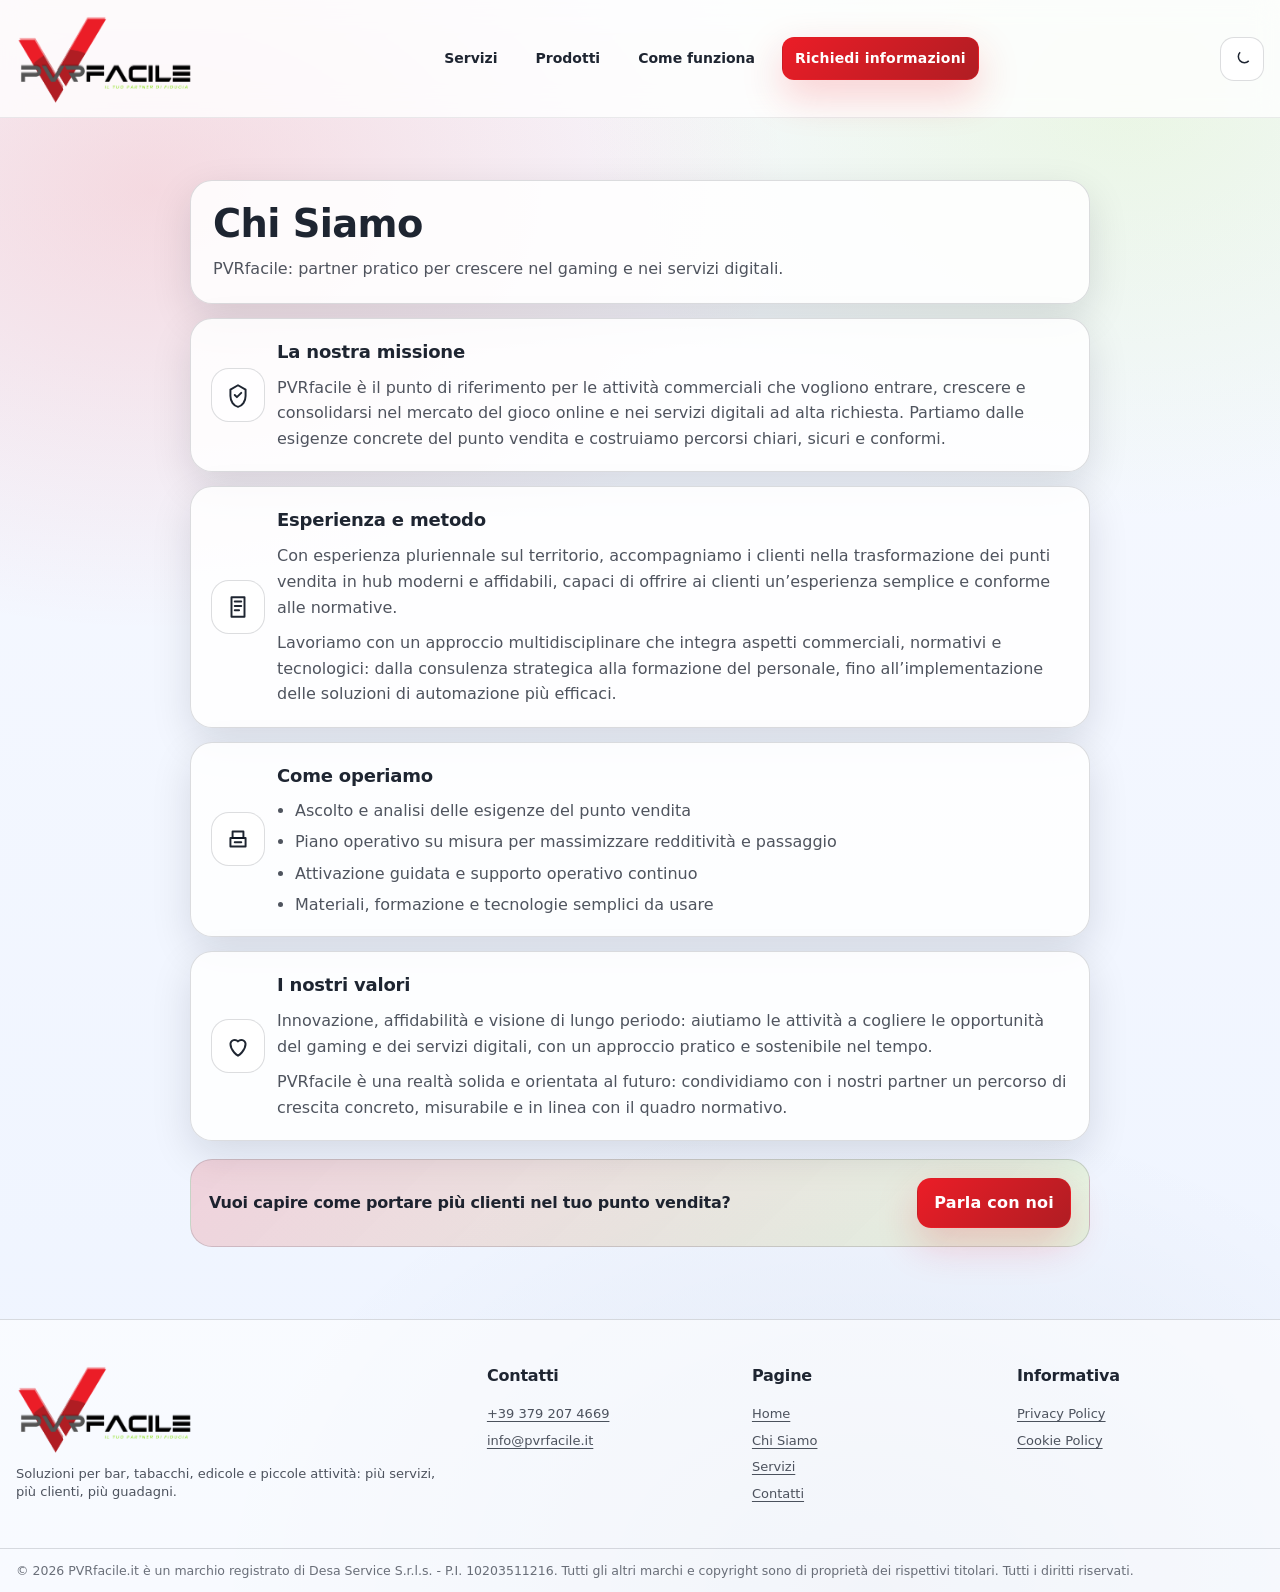
==== chi-siamo.html @ 49b97ed5 "Update navigation, pages, footer, and product slides" ====
<!doctype html>
<html lang="it">
  <head>
    <meta charset="utf-8" />
    <meta name="viewport" content="width=device-width, initial-scale=1" />
    <meta name="theme-color" content="#FFFFFF" />
    <title>PVRfacile — Chi Siamo</title>
    <meta name="description" content="PVRfacile: partner per attività commerciali che vogliono crescere con gaming e servizi digitali, in modo semplice, sicuro e conforme." />
    <link rel="preload" as="image" href="./imgs/logos/pvrfacile-horizontal-red-light-theme-logo.png" />
    <link rel="preload" as="image" href="./imgs/logos/pvrfacile-horizontal-red-dark-theme-logo.png" />
    <link rel="stylesheet" href="./styles.css" />
  </head>
  <body>
    <a class="skip-link" href="#contenuto">Vai al contenuto</a>
    <header class="header">
      <div class="container header__inner">
        <a class="brand" href="./index.html" aria-label="Vai alla home">
          <img
            class="brand__logo"
            src="./imgs/logos/pvrfacile-horizontal-red-light-theme-logo.png"
            alt="PVRFACILE"
            width="176"
            height="44"
          />
        </a>
        <nav class="nav" aria-label="Navigazione">
          <a class="nav__link" href="./servizi.html">Servizi</a>
          <a class="nav__link" href="./index.html#prodotti">Prodotti</a>
          <a class="nav__link" href="./index.html#come-funziona">Come funziona</a>
          <a class="btn btn--sm btn--primary" href="./index.html#contatti">Richiedi informazioni</a>
        </nav>
        <div class="header__actions">
          <button class="theme-toggle" type="button" aria-label="Cambia tema" data-theme-toggle>
            <span class="theme-toggle__icon theme-toggle__icon--moon" aria-hidden="true">
              <svg viewBox="0 0 24 24" fill="none">
                <path
                  d="M21 14.5A7.5 7.5 0 0 1 9.5 3a6.5 6.5 0 1 0 11.5 11.5Z"
                  stroke="currentColor"
                  stroke-width="2"
                  stroke-linecap="round"
                />
              </svg>
            </span>
            <span class="theme-toggle__icon theme-toggle__icon--sun" aria-hidden="true">
              <svg viewBox="0 0 24 24" fill="none">
                <path
                  d="M12 4v2M12 18v2M4 12H2M22 12h-2M5 5l-1.4-1.4M20.4 20.4 19 19M19 5l1.4-1.4M3.6 20.4 5 19"
                  stroke="currentColor"
                  stroke-width="2"
                  stroke-linecap="round"
                />
                <circle cx="12" cy="12" r="4" stroke="currentColor" stroke-width="2" />
              </svg>
            </span>
          </button>
        </div>
      </div>
    </header>

    <main id="contenuto">
      <section class="legal">
        <div class="container legal__container">
          <div class="legal__head">
            <h1 class="legal__title">Chi Siamo</h1>
            <p class="legal__subtitle">PVRfacile: partner pratico per crescere nel gaming e nei servizi digitali.</p>
          </div>

          <section class="legal__section" aria-label="Missione">
            <div class="service">
              <div class="service__icon" aria-hidden="true">
                <svg viewBox="0 0 24 24" fill="none">
                  <path d="M12 3l7 4v6c0 5-3 9-7 10-4-1-7-5-7-10V7l7-4Z" stroke="currentColor" stroke-width="1.8" stroke-linecap="round" stroke-linejoin="round"/>
                  <path d="M9 12l2 2 4-4" stroke="currentColor" stroke-width="1.8" stroke-linecap="round" stroke-linejoin="round"/>
                </svg>
              </div>
              <div>
                <h2 class="legal__h2">La nostra missione</h2>
                <p class="legal__p">
                  PVRfacile è il punto di riferimento per le attività commerciali che vogliono entrare, crescere e
                  consolidarsi nel mercato del gioco online e nei servizi digitali ad alta richiesta. Partiamo dalle
                  esigenze concrete del punto vendita e costruiamo percorsi chiari, sicuri e conformi.
                </p>
              </div>
            </div>
          </section>

          <section class="legal__section" aria-label="Esperienza">
            <div class="service">
              <div class="service__icon" aria-hidden="true">
                <svg viewBox="0 0 24 24" fill="none">
                  <path d="M6 3h12v18H6z" stroke="currentColor" stroke-width="1.8" stroke-linecap="round" stroke-linejoin="round"/>
                  <path d="M9 7h6M9 11h6M9 15h4" stroke="currentColor" stroke-width="1.8" stroke-linecap="round"/>
                </svg>
              </div>
              <div>
                <h2 class="legal__h2">Esperienza e metodo</h2>
                <p class="legal__p">
                  Con esperienza pluriennale sul territorio, accompagniamo i clienti nella trasformazione dei punti vendita
                  in hub moderni e affidabili, capaci di offrire ai clienti un’esperienza semplice e conforme alle normative.
                </p>
                <p class="legal__p">
                  Lavoriamo con un approccio multidisciplinare che integra aspetti commerciali, normativi e tecnologici:
                  dalla consulenza strategica alla formazione del personale, fino all’implementazione delle soluzioni di
                  automazione più efficaci.
                </p>
              </div>
            </div>
          </section>

          <section class="legal__section" aria-label="Come operiamo">
            <div class="service">
              <div class="service__icon" aria-hidden="true">
                <svg viewBox="0 0 24 24" fill="none">
                  <path d="M7 5h10v6H7z" stroke="currentColor" stroke-width="1.8" stroke-linecap="round" stroke-linejoin="round"/>
                  <path d="M5 11h14v8H5z" stroke="currentColor" stroke-width="1.8" stroke-linecap="round" stroke-linejoin="round"/>
                  <path d="M9 15h6" stroke="currentColor" stroke-width="1.8" stroke-linecap="round"/>
                </svg>
              </div>
              <div>
                <h2 class="legal__h2">Come operiamo</h2>
                <ul class="legal__list">
                  <li>Ascolto e analisi delle esigenze del punto vendita</li>
                  <li>Piano operativo su misura per massimizzare redditività e passaggio</li>
                  <li>Attivazione guidata e supporto operativo continuo</li>
                  <li>Materiali, formazione e tecnologie semplici da usare</li>
                </ul>
              </div>
            </div>
          </section>

          <section class="legal__section" aria-label="Valori">
            <div class="service">
              <div class="service__icon" aria-hidden="true">
                <svg viewBox="0 0 24 24" fill="none">
                  <path d="M12 21s7-4.4 7-11a4 4 0 0 0-7-2.2A4 4 0 0 0 5 10c0 6.6 7 11 7 11Z" stroke="currentColor" stroke-width="1.8" stroke-linecap="round" stroke-linejoin="round"/>
                </svg>
              </div>
              <div>
                <h2 class="legal__h2">I nostri valori</h2>
                <p class="legal__p">
                  Innovazione, affidabilità e visione di lungo periodo: aiutiamo le attività a cogliere le opportunità del
                  gaming e dei servizi digitali, con un approccio pratico e sostenibile nel tempo.
                </p>
                <p class="legal__p">
                  PVRfacile è una realtà solida e orientata al futuro: condividiamo con i nostri partner un percorso di
                  crescita concreto, misurabile e in linea con il quadro normativo.
                </p>
              </div>
            </div>
          </section>

          <div class="cta-strip legal__cta" role="region" aria-label="Torna alla landing">
            <div class="cta-strip__text">Vuoi capire come portare più clienti nel tuo punto vendita?</div>
            <a class="btn btn--primary" href="./index.html#contatti">Parla con noi</a>
          </div>
        </div>
      </section>
    </main>

    <footer class="footer" aria-label="Footer">
      <div class="container footer__grid">
        <div class="footer__brand">
          <img
            class="footer__logo"
            src="./imgs/logos/pvrfacile-horizontal-red-light-theme-logo.png"
            alt="PVRFACILE"
            width="176"
            height="44"
          />
          <p class="footer__text">
            Soluzioni per bar, tabacchi, edicole e piccole attività: più servizi, più clienti, più guadagni.
          </p>
        </div>
        <div class="footer__col">
          <div class="footer__title">Contatti</div>
          <a class="footer__link" href="tel:+393792074669">+39 379 207 4669</a>
          <a class="footer__link" href="mailto:info@pvrfacile.it">info@pvrfacile.it</a>
        </div>
        <div class="footer__col" aria-label="Pagine">
          <div class="footer__title">Pagine</div>
          <a class="footer__link" href="./index.html">Home</a>
          <a class="footer__link" href="./chi-siamo.html">Chi Siamo</a>
          <a class="footer__link" href="./servizi.html">Servizi</a>
          <a class="footer__link" href="./index.html#contatti">Contatti</a>
        </div>
        <div class="footer__col" id="privacy">
          <div class="footer__title">Informativa</div>
          <a class="footer__link" href="./privacy.html">Privacy Policy</a>
          <a class="footer__link" href="./cookie.html">Cookie Policy</a>
        </div>
      </div>
      <div class="footer__bottom">
        <div class="container footer__bottom-inner">
          <p class="footer__small">
            © 2026 PVRfacile.it è un marchio registrato di Desa Service S.r.l.s. - P.I. 10203511216. Tutti gli altri
            marchi e copyright sono di proprietà dei rispettivi titolari. Tutti i diritti riservati.
          </p>
        </div>
      </div>
    </footer>

    <script>
      const themeToggle = document.querySelector("[data-theme-toggle]");
      const themeMeta = document.querySelector('meta[name="theme-color"]');
      const setLogoForTheme = (theme) => {
        const logoSrc =
          theme === "dark"
            ? "./imgs/logos/pvrfacile-horizontal-red-dark-theme-logo.png"
            : "./imgs/logos/pvrfacile-horizontal-red-light-theme-logo.png";
        document.querySelectorAll('img[alt="PVRFACILE"]').forEach((img) => {
          img.src = logoSrc;
        });
      };
      const applyTheme = (theme) => {
        document.documentElement.setAttribute("data-theme", theme);
        try {
          localStorage.setItem("theme", theme);
        } catch {}
        themeMeta?.setAttribute("content", theme === "dark" ? "#001B3D" : "#FFFFFF");
        setLogoForTheme(theme);
      };
      const getInitialTheme = () => {
        try {
          const saved = localStorage.getItem("theme");
          if (saved === "dark" || saved === "light") return saved;
        } catch {}
        const prefersDark = window.matchMedia && window.matchMedia("(prefers-color-scheme: dark)").matches;
        return prefersDark ? "dark" : "light";
      };
      applyTheme(getInitialTheme());
      if (themeToggle) {
        themeToggle.addEventListener("click", () => {
          const current = document.documentElement.getAttribute("data-theme") === "dark" ? "dark" : "light";
          applyTheme(current === "dark" ? "light" : "dark");
        });
      }
    </script>
  </body>
</html>
---- styles.css ----
:root {
  --blue-900: #001b3d;
  --red-500: #eb1d27;
  --red-700: #b01d23;
  --green-400: #9eff1f;
  --green-500: #91e326;
  --gray-700: #545454;
  --black: #000000;
  --white: #ffffff;

  --container: 1400px;
  --radius-lg: 18px;
  --radius-md: 14px;
  --radius-sm: 12px;

  --shadow-soft: 0 16px 50px rgba(11, 18, 32, 0.14);
  --shadow-card: 0 14px 40px rgba(11, 18, 32, 0.12);

  --page: #f7f9ff;
  --page-2: #eef4ff;
  --surface: rgba(255, 255, 255, 0.86);
  --surface-2: rgba(255, 255, 255, 0.72);

  --text: rgba(11, 18, 32, 0.92);
  --muted: rgba(11, 18, 32, 0.72);
  --muted-2: rgba(11, 18, 32, 0.6);
  --line: rgba(11, 18, 32, 0.14);
  --card: rgba(0, 27, 61, 0.04);
  --card-2: rgba(0, 27, 61, 0.06);
  --card-3: rgba(0, 27, 61, 0.08);

  --header-bg: rgba(255, 255, 255, 0.78);
  --header-border: rgba(11, 18, 32, 0.08);

  --input-bg: rgba(255, 255, 255, 0.9);
  --input-border: rgba(11, 18, 32, 0.14);

  --error: rgba(176, 29, 35, 0.95);

  --page-bg: radial-gradient(1100px 760px at 12% 12%, rgba(235, 29, 39, 0.14), transparent 58%),
    radial-gradient(980px 760px at 88% 6%, rgba(145, 227, 38, 0.12), transparent 56%),
    radial-gradient(1100px 820px at 68% 100%, rgba(0, 27, 61, 0.06), transparent 60%),
    linear-gradient(180deg, var(--page), var(--page-2));

  --footer-bg: rgba(255, 255, 255, 0.6);

  color-scheme: light;
}

:root[data-theme="dark"] {
  --shadow-soft: 0 16px 50px rgba(0, 0, 0, 0.32);
  --shadow-card: 0 14px 40px rgba(0, 0, 0, 0.26);

  --page: #001b3d;
  --page-2: #001b3d;
  --surface: rgba(255, 255, 255, 0.06);
  --surface-2: rgba(255, 255, 255, 0.04);

  --text: rgba(255, 255, 255, 0.92);
  --muted: rgba(255, 255, 255, 0.72);
  --muted-2: rgba(255, 255, 255, 0.6);
  --line: rgba(255, 255, 255, 0.12);
  --card: rgba(255, 255, 255, 0.06);
  --card-2: rgba(255, 255, 255, 0.08);
  --card-3: rgba(255, 255, 255, 0.1);

  --header-bg: rgba(0, 27, 61, 0.7);
  --header-border: rgba(255, 255, 255, 0.08);

  --input-bg: rgba(0, 0, 0, 0.18);
  --input-border: rgba(255, 255, 255, 0.14);

  --error: rgba(235, 29, 39, 0.92);

  --page-bg: radial-gradient(1200px 800px at 15% 20%, rgba(235, 29, 39, 0.2), transparent 55%),
    radial-gradient(900px 700px at 80% 15%, rgba(145, 227, 38, 0.18), transparent 55%),
    radial-gradient(1200px 900px at 70% 85%, rgba(255, 255, 255, 0.08), transparent 55%), var(--blue-900);

  --footer-bg: rgba(0, 0, 0, 0.18);

  color-scheme: dark;
}

*,
*::before,
*::after {
  box-sizing: border-box;
}

html {
  scroll-behavior: smooth;
}

body {
  margin: 0;
  font-family: ui-sans-serif, system-ui, -apple-system, "Segoe UI", Roboto, Arial, "Apple Color Emoji",
    "Segoe UI Emoji";
  color: var(--text);
  background: var(--page-bg);
  line-height: 1.45;
}

img {
  max-width: 100%;
  height: auto;
  display: block;
}

a {
  color: inherit;
  text-decoration: none;
}

[hidden] {
  display: none !important;
}

.sr-only {
  position: absolute;
  width: 1px;
  height: 1px;
  padding: 0;
  margin: -1px;
  overflow: hidden;
  clip: rect(0, 0, 0, 0);
  white-space: nowrap;
  border: 0;
}

.container {
  width: min(100% - 32px, var(--container));
  margin: 0 auto;
}

.skip-link {
  position: absolute;
  left: 12px;
  top: 12px;
  transform: translateY(-140%);
  background: rgba(0, 0, 0, 0.8);
  color: var(--white);
  padding: 10px 12px;
  border-radius: 10px;
  border: 1px solid rgba(255, 255, 255, 0.18);
  z-index: 1000;
}

.skip-link:focus {
  transform: translateY(0);
  outline: none;
}

.header {
  position: sticky;
  top: 0;
  z-index: 50;
  backdrop-filter: blur(14px);
  background: var(--header-bg);
  border-bottom: 1px solid var(--header-border);
}

.header__inner {
  display: flex;
  align-items: center;
  justify-content: space-between;
  gap: 16px;
  padding: 14px 0;
}

.header__actions {
  display: inline-flex;
  align-items: center;
  gap: 10px;
}

.brand {
  display: inline-flex;
  align-items: center;
  gap: 10px;
}

.brand__logo {
  width: 176px;
  height: auto;
}

.nav {
  display: flex;
  align-items: center;
  gap: 16px;
}

.nav__link {
  font-size: 14px;
  color: var(--text);
  font-weight: 800;
  padding: 10px 10px;
  border-radius: 12px;
  border: 1px solid transparent;
  transition: background 160ms ease, color 160ms ease, border-color 160ms ease, transform 160ms ease;
}

.nav__link:hover {
  background: var(--surface-2);
  color: var(--text);
  border-color: var(--line);
  transform: translateY(-1px);
}

.nav__link:active {
  transform: translateY(0);
}

.nav__link:focus-visible {
  outline: none;
  border-color: rgba(158, 255, 31, 0.45);
  box-shadow: 0 0 0 4px rgba(158, 255, 31, 0.14);
}

.theme-toggle {
  width: 44px;
  height: 44px;
  border-radius: 14px;
  border: 1px solid var(--line);
  background: var(--surface);
  color: var(--text);
  display: inline-flex;
  align-items: center;
  justify-content: center;
  padding: 10px;
  transition: transform 160ms ease, background 160ms ease, border-color 160ms ease;
}

.theme-toggle:hover {
  transform: translateY(-1px);
  background: var(--surface-2);
}

.theme-toggle:active {
  transform: translateY(0);
}

.theme-toggle__icon {
  width: 18px;
  height: 18px;
  display: inline-flex;
}

.theme-toggle__icon svg {
  width: 18px;
  height: 18px;
}

.theme-toggle__icon--sun {
  display: none;
}

:root[data-theme="dark"] .theme-toggle__icon--sun {
  display: inline-flex;
}

:root[data-theme="dark"] .theme-toggle__icon--moon {
  display: none;
}

.nav-toggle {
  display: none;
  width: 44px;
  height: 44px;
  border-radius: 14px;
  border: 1px solid var(--line);
  background: var(--surface);
  color: var(--text);
  align-items: center;
  justify-content: center;
  gap: 5px;
  padding: 10px;
}

.nav-toggle span {
  display: block;
  width: 100%;
  height: 2px;
  background: rgba(11, 18, 32, 0.75);
  border-radius: 99px;
}

.mobile-nav {
  width: min(100% - 24px, var(--container));
  margin: 0 auto 14px auto;
  border: 1px solid var(--line);
  border-radius: 16px;
  background: var(--surface);
  padding: 10px;
  display: grid;
  gap: 6px;
}

.mobile-nav__link {
  padding: 12px 12px;
  border-radius: 14px;
  color: var(--text);
  font-weight: 800;
  border: 1px solid transparent;
  transition: background 160ms ease, color 160ms ease, border-color 160ms ease;
}

.mobile-nav__link:hover {
  background: var(--surface-2);
  color: var(--text);
  border-color: var(--line);
}

.news {
  padding: 10px 0;
  border-bottom: 1px solid var(--line);
  background: var(--surface);
  box-shadow: var(--shadow-soft);
}

.news__inner {
  display: flex;
  align-items: center;
  justify-content: center;
  gap: 10px;
}

.news__dot {
  position: relative;
  width: 12px;
  height: 12px;
  border-radius: 999px;
  background: linear-gradient(135deg, var(--green-400), var(--green-500));
  box-shadow: 0 0 0 4px rgba(145, 227, 38, 0.12);
}

.news__dot::after {
  content: "";
  position: absolute;
  inset: 0;
  border-radius: inherit;
  box-shadow: 0 0 0 0 rgba(145, 227, 38, 0.35);
  animation: pulse 1.6s ease-out infinite;
}

@keyframes pulse {
  0% {
    box-shadow: 0 0 0 0 rgba(145, 227, 38, 0.35);
  }
  100% {
    box-shadow: 0 0 0 16px rgba(145, 227, 38, 0);
  }
}

.news__label {
  font-size: 12px;
  font-weight: 800;
  color: var(--muted);
  padding: 6px 10px;
  border-radius: 999px;
  border: 1px solid var(--line);
  background: var(--card);
}

.news__text {
  font-size: 15px;
  font-weight: 900;
}

.news + .hero {
  padding-top: 0;
}

@media (max-width: 760px) {
  .live-banner + .hero {
    padding-top: 0;
  }
}
.btn {
  display: inline-flex;
  align-items: center;
  justify-content: center;
  gap: 10px;
  padding: 12px 16px;
  border-radius: 14px;
  font-weight: 700;
  letter-spacing: 0.2px;
  border: 1px solid transparent;
  cursor: pointer;
  transition: transform 160ms ease, box-shadow 160ms ease, background 160ms ease, border-color 160ms ease;
  user-select: none;
  text-align: center;
}

.btn:hover {
  transform: translateY(-1px);
}

.btn:active {
  transform: translateY(0);
}

.btn--primary {
  background: linear-gradient(135deg, var(--red-500), var(--red-700));
  border-color: rgba(235, 29, 39, 0.35);
  box-shadow: 0 16px 40px rgba(235, 29, 39, 0.22);
  color: var(--white);
}

.btn--primary:hover {
  box-shadow: 0 20px 52px rgba(235, 29, 39, 0.3);
}

.btn--ghost {
  background: var(--surface);
  border-color: var(--line);
  color: var(--text);
}

.btn--ghost:hover {
  background: var(--surface-2);
}

.btn--sm {
  padding: 10px 12px;
  border-radius: 12px;
  font-size: 14px;
}

.btn--block {
  width: 100%;
}

.cookie-banner {
  position: fixed;
  left: 16px;
  right: 16px;
  bottom: 16px;
  z-index: 80;
  margin: 0 auto;
  max-width: 1040px;
  border-radius: 18px;
  border: 1px solid var(--line);
  background: color-mix(in srgb, var(--surface) 86%, transparent);
  box-shadow: var(--shadow-soft);
  backdrop-filter: blur(14px);
}

.cookie-banner__inner {
  padding: 14px;
  display: grid;
  grid-template-columns: 1fr auto;
  gap: 12px;
  align-items: center;
}

.cookie-banner__title {
  font-weight: 900;
  letter-spacing: -0.2px;
}

.cookie-banner__text {
  margin-top: 6px;
  color: var(--muted);
  font-size: 13px;
  line-height: 1.5;
}

.cookie-banner__actions {
  display: inline-flex;
  gap: 10px;
  flex-wrap: wrap;
  justify-content: flex-end;
}

.cookie-banner__link {
  color: var(--muted);
  font-weight: 800;
  font-size: 13px;
  text-decoration: underline;
  text-underline-offset: 3px;
  white-space: nowrap;
}

.cookie-banner__actions .cookie-banner__link {
  align-self: center;
}

@media (max-width: 760px) {
  .cookie-banner__inner {
    grid-template-columns: 1fr;
  }
  .cookie-banner__actions {
    justify-content: flex-start;
  }
}

.link {
  color: rgba(158, 255, 31, 0.9);
  text-decoration: underline;
  text-underline-offset: 3px;
}

.whatsapp-fab {
  position: fixed;
  right: 16px;
  bottom: 16px;
  width: 56px;
  height: 56px;
  border-radius: 999px;
  background: linear-gradient(135deg, var(--green-400), var(--green-500));
  color: var(--white);
  display: inline-flex;
  align-items: center;
  justify-content: center;
  box-shadow: 0 16px 40px rgba(145, 227, 38, 0.3);
  z-index: 90;
  border: 1px solid rgba(145, 227, 38, 0.35);
  transition: transform 160ms ease, box-shadow 160ms ease, opacity 160ms ease;
}

.whatsapp-fab:hover {
  transform: translateY(-2px);
  box-shadow: 0 20px 52px rgba(145, 227, 38, 0.38);
}

.whatsapp-fab:active {
  transform: translateY(0);
}

.whatsapp-fab svg {
  width: 30px;
  height: 30px;
  transform-origin: center;
  animation: heartbeat 1.6s ease-in-out infinite;
}

@keyframes heartbeat {
  0% {
    transform: scale(1);
  }
  18% {
    transform: scale(1.18);
  }
  36% {
    transform: scale(1);
  }
  54% {
    transform: scale(1.18);
  }
  100% {
    transform: scale(1);
  }
}

.whatsapp-fab::after {
  content: "";
  position: absolute;
  inset: 0;
  border-radius: inherit;
  box-shadow: 0 0 0 0 rgba(145, 227, 38, 0.35);
  animation: heartbeat-ring 1.6s ease-out infinite;
}

@keyframes heartbeat-ring {
  0% {
    box-shadow: 0 0 0 0 rgba(145, 227, 38, 0.35);
  }
  100% {
    box-shadow: 0 0 0 14px rgba(145, 227, 38, 0);
  }
}

@media (max-width: 760px) {
  .whatsapp-fab {
    right: 14px;
    bottom: 14px;
    width: 52px;
    height: 52px;
  }
  .whatsapp-fab svg {
    width: 26px;
    height: 26px;
  }
}
.hero {
  position: relative;
  padding: 74px 0 34px 0;
  overflow: hidden;
}

.hero__grid {
  display: grid;
  grid-template-columns: 1.12fr 0.88fr;
  gap: 42px;
  align-items: center;
}

.hero__copy {
  max-width: 620px;
}

.pill {
  display: inline-flex;
  align-items: center;
  gap: 10px;
  padding: 8px 12px;
  border-radius: 999px;
  background: var(--surface);
  border: 1px solid var(--line);
  color: var(--muted);
  font-size: 13px;
}

.pill--logos {
  padding: 15px 18px;
  border-radius: 14px;
  position: relative;
  overflow: hidden;
  background: linear-gradient(135deg, rgba(255, 255, 255, 0.92), rgba(255, 255, 255, 0.78));
  border-color: rgba(11, 18, 32, 0.12);
}

.pill__logos {
  display: inline-flex;
  align-items: center;
  gap: 21px;
  position: relative;
  z-index: 1;
}

.pill__logo {
  height: 28px;
  width: auto;
  display: block;
  opacity: 0.95;
}

.pill--logos::before {
  content: "";
  position: absolute;
  inset: -8px;
  background:
    radial-gradient(320px 160px at 18% 50%, rgba(145, 227, 38, 0.18), transparent 60%),
    radial-gradient(280px 140px at 82% 50%, rgba(235, 29, 39, 0.22), transparent 60%);
  filter: blur(10px);
  opacity: 0.55;
  z-index: 0;
  pointer-events: none;
}

.pill__logo--gioca {
  height: 25px;
}

.pill__logo--dark {
  display: none;
}

:root[data-theme="dark"] .pill__logo--dark {
  display: block;
}

:root[data-theme="dark"] .pill__logo--light {
  display: none;
}

:root[data-theme="dark"] .pill__logo--mono {
  filter: none;
  opacity: 0.95;
}

.pill__dot {
  width: 8px;
  height: 8px;
  border-radius: 50%;
  background: linear-gradient(135deg, var(--green-400), var(--green-500));
  box-shadow: 0 0 0 4px rgba(145, 227, 38, 0.12);
}

.hero__title {
  font-size: clamp(36px, 3.4vw, 52px);
  line-height: 1.04;
  margin: 16px 0 14px 0;
  letter-spacing: -0.8px;
}

.hero__subtitle {
  margin: 0 0 18px 0;
  color: var(--muted);
  font-size: 16.5px;
}

.hero__cta {
  display: flex;
  gap: 12px;
  flex-wrap: wrap;
  margin: 18px 0 12px 0;
}

.hero__checks {
  display: grid;
  gap: 10px;
  padding: 0;
  margin: 18px 0 0 0;
  list-style: none;
  color: var(--muted);
}

.hero__checks li {
  position: relative;
  padding-left: 28px;
}

.hero__checks li::before {
  content: "";
  position: absolute;
  left: 0;
  top: 3px;
  width: 18px;
  height: 18px;
  border-radius: 6px;
  background: rgba(158, 255, 31, 0.14);
  border: 1px solid rgba(158, 255, 31, 0.22);
}

.hero__checks li::after {
  content: "";
  position: absolute;
  left: 6px;
  top: 8px;
  width: 8px;
  height: 4px;
  border-left: 2px solid rgba(158, 255, 31, 0.95);
  border-bottom: 2px solid rgba(158, 255, 31, 0.95);
  transform: rotate(-45deg);
}

.trust-line {
  margin-top: 22px;
  padding-top: 18px;
  border-top: 1px solid var(--line);
  display: flex;
  gap: 16px;
  align-items: flex-start;
  justify-content: space-between;
  flex-wrap: wrap;
}

.trust-line__stat {
  display: grid;
  gap: 2px;
}

.trust-line__num {
  font-weight: 900;
  letter-spacing: -0.2px;
  font-size: 18px;
}

.trust-line__label {
  color: var(--muted-2);
  font-size: 13px;
}

.trust-line__badges {
  display: flex;
  gap: 8px;
  flex-wrap: wrap;
  justify-content: flex-end;
}

.badge {
  font-size: 12px;
  padding: 8px 10px;
  border-radius: 999px;
  background: var(--surface);
  border: 1px solid var(--line);
  color: var(--muted);
}

.hero__visual {
  position: relative;
  display: grid;
  place-items: center;
  min-height: 520px;
}

.glow {
  position: absolute;
  inset: -100px -100px -140px -100px;
  background: radial-gradient(520px 360px at 55% 40%, rgba(235, 29, 39, 0.22), transparent 60%),
    radial-gradient(520px 360px at 35% 55%, rgba(158, 255, 31, 0.18), transparent 60%);
  filter: blur(10px);
  opacity: 0.9;
  pointer-events: none;
}

.mockup {
  position: relative;
  width: min(1080px, 100%);
  border-radius: 14px;
  border: 1px solid var(--line);
  background: linear-gradient(180deg, rgba(255, 255, 255, 0.12), rgba(255, 255, 255, 0.06));
  box-shadow: var(--shadow-soft);
  overflow: hidden;
  transform: translateZ(0);
  animation: float 4.4s ease-in-out infinite;
}

@keyframes float {
  0%,
  100% {
    transform: translateY(0);
  }
  50% {
    transform: translateY(-10px);
  }
}

@media (prefers-reduced-motion: reduce) {
  .mockup {
    animation: none;
  }
}

.mockup__top {
  display: flex;
  align-items: center;
  justify-content: space-between;
  padding: 14px 16px;
  background: rgba(0, 0, 0, 0.22);
  border-bottom: 1px solid var(--line);
}

.mockup__dots {
  display: inline-flex;
  gap: 6px;
}

.mockup__dots span {
  width: 10px;
  height: 10px;
  border-radius: 999px;
  background: var(--line);
}

.mockup__title {
  font-size: 13px;
  color: var(--muted-2);
}

.mockup__body {
  padding: 16px;
}

.mockup__media {
  position: relative;
  border-radius: 14px;
  overflow: hidden;
  border: 1px solid var(--line);
  background: var(--card);
}

.mockup__controls {
  margin-top: 12px;
  display: flex;
  justify-content: center;
  gap: 10px;
}

.mockup__img {
  display: block;
  width: 100%;
  height: auto;
  aspect-ratio: 16/15;
  object-fit: contain;
  background: rgba(255, 255, 255, 0.6);
  transition: opacity 220ms ease;
}

.mockup__img.is-fading {
  opacity: 0;
}

.mockup__arrow {
  width: 44px;
  height: 44px;
  border-radius: 14px;
  border: 1px solid var(--line);
  background: color-mix(in srgb, var(--surface) 84%, transparent);
  color: var(--text);
  display: inline-flex;
  align-items: center;
  justify-content: center;
  box-shadow: 0 14px 34px rgba(0, 0, 0, 0.14);
  backdrop-filter: blur(10px);
  transition: transform 160ms ease, background 160ms ease, opacity 160ms ease;
  cursor: pointer;
  z-index: 2;
}

.mockup__arrow:hover {
  transform: scale(1.04);
  background: color-mix(in srgb, var(--surface) 92%, transparent);
}

.mockup__arrow:active {
  transform: scale(0.98);
}

.mockup__arrow:disabled {
  opacity: 0.45;
  cursor: default;
}

.mockup__arrow svg {
  width: 18px;
  height: 18px;
}

.mockup__arrow--prev,
.mockup__arrow--next {
  position: static;
}

.mockup__kpi {
  display: grid;
  grid-template-columns: 1fr 1fr;
  gap: 12px;
}

.kpi {
  padding: 14px 14px;
  border-radius: 16px;
  border: 1px solid var(--line);
  background: var(--surface-2);
}

.kpi__label {
  color: var(--muted-2);
  font-size: 12px;
}

.kpi__value {
  font-size: 26px;
  font-weight: 900;
  margin-top: 6px;
  letter-spacing: -0.4px;
}

.kpi--green .kpi__value {
  color: rgba(158, 255, 31, 0.96);
}

.kpi--red .kpi__value {
  color: rgba(235, 29, 39, 0.96);
}

.mockup__cards {
  margin-top: 12px;
  display: grid;
  grid-template-columns: 1fr 1fr;
  gap: 10px;
}

.mini-card {
  display: flex;
  align-items: center;
  gap: 10px;
  padding: 12px 12px;
  border-radius: 16px;
  border: 1px solid var(--line);
  background: var(--surface-2);
}

.mini-card__icon {
  width: 34px;
  height: 34px;
  border-radius: 14px;
  background: var(--card);
  border: 1px solid var(--line);
  display: grid;
  place-items: center;
  color: var(--text);
}

.mini-card__icon svg {
  width: 20px;
  height: 20px;
}

.mini-card__title {
  font-weight: 800;
  font-size: 13px;
}

.mini-card__sub {
  font-size: 12px;
  color: var(--muted-2);
  margin-top: 2px;
}

.mockup__list {
  margin-top: 14px;
  display: flex;
  flex-wrap: wrap;
  gap: 8px;
}

.chip {
  padding: 9px 10px;
  border-radius: 999px;
  border: 1px solid var(--line);
  background: var(--card);
  font-size: 12px;
  color: var(--muted);
}

.hero__wave {
  position: absolute;
  inset: auto 0 0 0;
  height: 80px;
  background: linear-gradient(180deg, transparent, rgba(11, 18, 32, 0.08));
  pointer-events: none;
}

.section {
  padding: 74px 0;
}

.section--alt {
  background: rgba(0, 27, 61, 0.03);
  border-top: 1px solid var(--line);
  border-bottom: 1px solid var(--line);
}

.section__head {
  max-width: 780px;
}

.section__title {
  margin: 0;
  font-size: clamp(26px, 2.4vw, 38px);
  line-height: 1.12;
  letter-spacing: -0.5px;
}

.section__subtitle {
  margin: 10px 0 0 0;
  color: var(--muted);
  font-size: 16px;
}

.section--carousel {
  padding-bottom: 58px;
}

.carousel {
  margin-top: 22px;
}

.carousel__viewport {
  overflow-x: auto;
  scroll-snap-type: x mandatory;
  scroll-behavior: smooth;
  -webkit-overflow-scrolling: touch;
  outline: none;
}

.carousel__viewport::-webkit-scrollbar {
  height: 10px;
}

.carousel__viewport::-webkit-scrollbar-track {
  background: transparent;
}

.carousel__viewport::-webkit-scrollbar-thumb {
  background: rgba(11, 18, 32, 0.14);
  border-radius: 999px;
}

:root[data-theme="dark"] .carousel__viewport::-webkit-scrollbar-thumb {
  background: rgba(255, 255, 255, 0.12);
}

.carousel__track {
  display: flex;
}

.carousel__slide {
  min-width: 100%;
  scroll-snap-align: start;
  padding: 10px 0;
}

.carousel__panel {
  border-radius: 22px;
  border: 1px solid var(--line);
  background: linear-gradient(180deg, var(--surface), var(--surface-2));
  box-shadow: var(--shadow-soft);
  padding: 18px;
  display: grid;
  grid-template-columns: 1.15fr 0.85fr;
  gap: 18px;
  align-items: center;
}

.carousel__copy {
  min-width: 0;
}

.carousel__title {
  margin: 12px 0 0 0;
  font-size: clamp(20px, 2vw, 28px);
  letter-spacing: -0.35px;
  line-height: 1.2;
}

.carousel__text {
  margin: 10px 0 0 0;
  color: var(--muted);
  line-height: 1.65;
}

.carousel__checks {
  display: grid;
  gap: 10px;
  padding: 0;
  margin: 14px 0 0 0;
  list-style: none;
  color: var(--muted);
}

.carousel__checks li {
  position: relative;
  padding-left: 28px;
}

.carousel__checks li::before {
  content: "";
  position: absolute;
  left: 0;
  top: 3px;
  width: 18px;
  height: 18px;
  border-radius: 6px;
  background: rgba(158, 255, 31, 0.14);
  border: 1px solid rgba(158, 255, 31, 0.22);
}

.carousel__checks li::after {
  content: "";
  position: absolute;
  left: 6px;
  top: 8px;
  width: 8px;
  height: 4px;
  border-left: 2px solid rgba(158, 255, 31, 0.95);
  border-bottom: 2px solid rgba(158, 255, 31, 0.95);
  transform: rotate(-45deg);
}

.carousel__bullets {
  margin-top: 14px;
  display: flex;
  flex-wrap: wrap;
  gap: 8px;
}

.carousel__bullet {
  padding: 9px 10px;
  border-radius: 999px;
  border: 1px solid var(--line);
  background: var(--card);
  font-size: 12px;
  color: var(--muted);
}

.carousel__media {
  border-radius: 18px;
  border: 1px solid var(--line);
  background: var(--card);
  overflow: hidden;
  display: grid;
  place-items: center;
  padding: 10px;
}

.carousel__img {
  width: 100%;
  height: auto;
  object-fit: contain;
  aspect-ratio: 16/10;
  border-radius: 14px;
}

.carousel__media--stack {
  gap: 10px;
  padding: 16px;
}

.carousel__logo-row {
  width: 100%;
  display: flex;
  align-items: center;
  justify-content: center;
  gap: 16px;
}

.carousel__logo {
  width: 56px;
  height: 56px;
  border-radius: 18px;
  border: 1px solid var(--line);
  background: var(--surface);
  padding: 10px;
  object-fit: contain;
}

.carousel__note {
  color: var(--muted);
  font-size: 13px;
  line-height: 1.6;
  text-align: center;
}

.carousel__controls {
  margin-top: 14px;
  display: grid;
  grid-template-columns: auto 1fr auto;
  gap: 12px;
  align-items: center;
}

.carousel__btn {
  width: 44px;
  height: 44px;
  border-radius: 14px;
  border: 1px solid var(--line);
  background: color-mix(in srgb, var(--surface) 84%, transparent);
  color: var(--text);
  display: inline-flex;
  align-items: center;
  justify-content: center;
  box-shadow: 0 14px 34px rgba(0, 0, 0, 0.14);
  backdrop-filter: blur(10px);
  transition: transform 160ms ease, background 160ms ease, opacity 160ms ease;
  cursor: pointer;
}

.carousel__btn:hover {
  transform: scale(1.04);
  background: color-mix(in srgb, var(--surface) 92%, transparent);
}

.carousel__btn:active {
  transform: scale(0.98);
}

.carousel__btn:disabled {
  opacity: 0.45;
  cursor: default;
}

.carousel__btn svg {
  width: 18px;
  height: 18px;
}

.carousel__dots {
  display: flex;
  justify-content: center;
  gap: 10px;
}

.carousel__dot {
  width: 10px;
  height: 10px;
  border-radius: 999px;
  border: 1px solid var(--line);
  background: var(--surface);
  opacity: 0.7;
  cursor: pointer;
  transition: transform 160ms ease, opacity 160ms ease, background 160ms ease;
}

.carousel__dot.is-active {
  opacity: 1;
  transform: scale(1.15);
  background: linear-gradient(135deg, var(--green-400), var(--green-500));
  border-color: rgba(145, 227, 38, 0.45);
}

.carousel__dot:focus-visible {
  outline: none;
  box-shadow: 0 0 0 4px rgba(158, 255, 31, 0.14);
}

.carousel__viewport:focus-visible {
  box-shadow: 0 0 0 4px rgba(158, 255, 31, 0.14);
  border-radius: 22px;
}

.legal {
  padding: 62px 0 72px 0;
}

.legal__container {
  max-width: 900px;
}

.legal__head {
  padding: 22px;
  border-radius: 22px;
  border: 1px solid var(--line);
  background: var(--surface);
  box-shadow: var(--shadow-card);
}

.legal__title {
  margin: 0;
  font-size: clamp(30px, 3vw, 44px);
  line-height: 1.1;
  letter-spacing: -0.6px;
}

.legal__subtitle {
  margin: 12px 0 0 0;
  color: var(--muted);
}

.legal__section {
  margin-top: 14px;
  padding: 20px;
  border-radius: 22px;
  border: 1px solid var(--line);
  background: var(--surface);
  box-shadow: var(--shadow-card);
}

.service {
  display: grid;
  grid-template-columns: auto 1fr;
  gap: 12px;
  align-items: center;
}

.service__icon {
  width: 54px;
  height: 54px;
  border-radius: 18px;
  border: 1px solid var(--line);
  background: var(--surface-2);
  display: grid;
  place-items: center;
}

.service__icon svg {
  width: 26px;
  height: 26px;
}

.legal__h2 {
  margin: 0;
  font-size: 18px;
  letter-spacing: -0.2px;
}

.legal__p {
  margin: 10px 0 0 0;
  color: var(--muted);
  line-height: 1.6;
}

.legal__list {
  margin: 10px 0 0 0;
  padding-left: 18px;
  color: var(--muted);
  display: grid;
  gap: 8px;
}

.legal__cta {
  margin-top: 16px;
}

.grid-4 {
  margin-top: 24px;
  display: grid;
  grid-template-columns: repeat(4, 1fr);
  gap: 14px;
}

.grid-3 {
  margin-top: 24px;
  display: grid;
  grid-template-columns: repeat(3, 1fr);
  gap: 14px;
}

.grid-2 {
  margin-top: 24px;
  display: grid;
  grid-template-columns: repeat(2, 1fr);
  gap: 14px;
}

.card {
  padding: 18px 18px;
  border-radius: var(--radius-lg);
  background: var(--surface);
  border: 1px solid var(--line);
  box-shadow: var(--shadow-card);
  min-height: 230px;
  display: grid;
  align-content: start;
  gap: 10px;
}

.card__icon {
  width: 44px;
  height: 44px;
  border-radius: 16px;
  display: grid;
  place-items: center;
  border: 1px solid var(--line);
}

.card__icon svg {
  width: 22px;
  height: 22px;
}

.card__icon--red {
  background: rgba(235, 29, 39, 0.12);
  color: rgba(235, 29, 39, 0.95);
}

.card__icon--green {
  background: rgba(158, 255, 31, 0.12);
  color: rgba(158, 255, 31, 0.95);
}

.card__icon--blue {
  background: var(--card-2);
  color: var(--text);
}

.card__icon--dark {
  background: var(--card-2);
  color: var(--text);
}

.card__title {
  margin: 4px 0 0 0;
  font-size: 17px;
  letter-spacing: -0.2px;
}

.card__text {
  margin: 0;
  color: var(--muted);
  font-size: 14px;
}

.card__cta {
  margin-top: 6px;
  font-weight: 800;
  font-size: 13px;
  color: rgba(158, 255, 31, 0.9);
  text-decoration: underline;
  text-underline-offset: 3px;
  width: fit-content;
}

.partner {
  padding: 20px 20px;
  border-radius: 22px;
  background: var(--surface);
  border: 1px solid var(--line);
  box-shadow: var(--shadow-card);
  display: grid;
  gap: 14px;
}

.partner__top {
  display: flex;
  align-items: center;
  gap: 14px;
}

.partner__mark {
  width: 54px;
  height: 54px;
  border-radius: 18px;
  display: grid;
  place-items: center;
  border: 1px solid var(--line);
  flex: 0 0 auto;
}

.partner__mark svg {
  width: 26px;
  height: 26px;
}

.partner__logo {
  max-width: 100%;
  max-height: 100%;
  width: 44px;
  height: 44px;
  object-fit: contain;
  display: block;
}

.partner__mark--red {
  background: rgba(235, 29, 39, 0.14);
  color: rgba(235, 29, 39, 0.95);
}

.partner__mark--green {
  background: rgba(158, 255, 31, 0.14);
  color: rgba(158, 255, 31, 0.95);
}

.partner__title {
  margin: 0;
  font-size: 20px;
  letter-spacing: -0.25px;
}

.partner__subtitle {
  margin: 6px 0 0 0;
  color: var(--muted);
  font-size: 14px;
}

.partner__list {
  margin: 0;
  padding-left: 18px;
  color: var(--muted);
  display: grid;
  gap: 8px;
}

.partner__cta {
  display: flex;
  gap: 10px;
  flex-wrap: wrap;
}

.pill-row {
  display: flex;
  flex-wrap: wrap;
  gap: 8px;
}

.pill2 {
  font-size: 12px;
  padding: 8px 10px;
  border-radius: 999px;
  border: 1px solid var(--line);
  background: var(--card);
  color: var(--muted);
}

.steps {
  margin: 24px 0 0 0;
  padding: 0;
  list-style: none;
  display: grid;
  gap: 12px;
}

.step {
  display: grid;
  grid-template-columns: 42px 1fr;
  gap: 14px;
  padding: 18px;
  border-radius: 20px;
  border: 1px solid var(--line);
  background: var(--surface);
}

.step__num {
  width: 42px;
  height: 42px;
  border-radius: 16px;
  display: grid;
  place-items: center;
  font-weight: 900;
  background: var(--card);
  border: 1px solid var(--line);
  color: var(--text);
}

.step__title {
  margin: 0;
  font-size: 16px;
}

.step__text {
  margin: 6px 0 0 0;
  color: var(--muted);
  font-size: 14px;
}

.step__cta {
  display: inline-block;
  margin-top: 10px;
  font-weight: 800;
  color: rgba(158, 255, 31, 0.9);
  text-decoration: underline;
  text-underline-offset: 3px;
}

.cta-strip {
  margin-top: 18px;
  border-radius: 22px;
  border: 1px solid var(--line);
  background: linear-gradient(135deg, rgba(235, 29, 39, 0.16), rgba(158, 255, 31, 0.12));
  padding: 18px;
  display: flex;
  align-items: center;
  justify-content: space-between;
  gap: 14px;
  flex-wrap: wrap;
}

.cta-strip__text {
  font-weight: 900;
  letter-spacing: -0.2px;
}

.cta-strip__hint {
  display: inline-block;
  margin-left: 6px;
  font-weight: 600;
  color: var(--muted);
}

.quote {
  margin: 0;
  padding: 18px;
  border-radius: 22px;
  border: 1px solid var(--line);
  background: var(--surface);
  box-shadow: var(--shadow-card);
  display: grid;
  gap: 14px;
}

.quote__text {
  margin: 0;
  color: var(--muted);
  font-size: 14px;
}

.quote__who {
  display: grid;
  gap: 2px;
}

.quote__name {
  font-weight: 900;
  font-size: 13px;
}

.quote__meta {
  font-size: 12px;
  color: var(--muted-2);
}

.contact {
  display: grid;
  grid-template-columns: 1fr 1fr;
  gap: 16px;
  align-items: stretch;
}

.contact__copy {
  padding: 24px;
  border-radius: 24px;
  border: 1px solid var(--line);
  background: var(--surface);
}

.contact__points {
  list-style: none;
  padding: 0;
  margin: 18px 0 0 0;
  display: grid;
  gap: 10px;
  color: var(--muted);
  font-size: 14px;
}

.contact__points li {
  position: relative;
  padding-left: 28px;
}

.contact__points li::before {
  content: "";
  position: absolute;
  left: 0;
  top: 2px;
  width: 18px;
  height: 18px;
  border-radius: 6px;
  background: rgba(235, 29, 39, 0.12);
  border: 1px solid rgba(235, 29, 39, 0.22);
}

.contact__points li::after {
  content: "";
  position: absolute;
  left: 6px;
  top: 7px;
  width: 8px;
  height: 4px;
  border-left: 2px solid rgba(235, 29, 39, 0.92);
  border-bottom: 2px solid rgba(235, 29, 39, 0.92);
  transform: rotate(-45deg);
}

.contact__mini {
  margin-top: 18px;
  display: grid;
  grid-template-columns: 1fr 1fr;
  gap: 10px;
}

.mini-trust {
  padding: 14px;
  border-radius: 18px;
  border: 1px solid var(--line);
  background: var(--surface-2);
}

.mini-trust__label {
  color: var(--muted-2);
  font-size: 12px;
}

.mini-trust__value {
  margin-top: 6px;
  font-weight: 900;
  letter-spacing: -0.2px;
}

.contact__form {
  padding: 24px;
  border-radius: 24px;
  border: 1px solid var(--line);
  background: var(--surface);
  box-shadow: var(--shadow-card);
  display: grid;
  gap: 12px;
}

.form {
  display: grid;
  gap: 12px;
}

.form__row {
  display: grid;
  grid-template-columns: 1fr 1fr;
  gap: 12px;
}

.field {
  display: grid;
  gap: 8px;
}

.field__label {
  font-size: 13px;
  color: var(--muted);
}

.field__input {
  width: 100%;
  padding: 12px 12px;
  border-radius: 14px;
  border: 1px solid var(--input-border);
  background: var(--input-bg);
  color: var(--text);
  outline: none;
  transition: border-color 140ms ease, box-shadow 140ms ease;
}

.field__input:where(select) {
  padding-right: 40px;
  appearance: none;
  background-image: url("data:image/svg+xml,%3Csvg xmlns='http://www.w3.org/2000/svg' width='16' height='16' viewBox='0 0 24 24' fill='none'%3E%3Cpath d='M7 10l5 5 5-5' stroke='%230b1220' stroke-opacity='0.7' stroke-width='2' stroke-linecap='round' stroke-linejoin='round'/%3E%3C/svg%3E");
  background-repeat: no-repeat;
  background-position: right 12px center;
  background-size: 16px;
}

:root[data-theme="dark"] .field__input:where(select) {
  background-image: url("data:image/svg+xml,%3Csvg xmlns='http://www.w3.org/2000/svg' width='16' height='16' viewBox='0 0 24 24' fill='none'%3E%3Cpath d='M7 10l5 5 5-5' stroke='%23ffffff' stroke-opacity='0.8' stroke-width='2' stroke-linecap='round' stroke-linejoin='round'/%3E%3C/svg%3E");
}

:root[data-theme="dark"] .field__input:where(select),
:root[data-theme="dark"] .field__input:where(select) option {
  background-color: var(--blue-900);
  color: rgba(255, 255, 255, 0.92);
}

.field__input:where(select):required:invalid {
  color: var(--muted-2);
}

.field__input:focus {
  border-color: rgba(158, 255, 31, 0.45);
  box-shadow: 0 0 0 4px rgba(158, 255, 31, 0.14);
}

.field--checkbox {
  grid-template-columns: 18px 1fr;
  align-items: start;
}

.field__checkbox {
  width: 18px;
  height: 18px;
  margin-top: 2px;
  accent-color: var(--green-500);
}

.field__error {
  min-height: 16px;
  font-size: 12px;
  color: var(--error);
}

.form__fineprint {
  margin: 0;
  font-size: 12px;
  color: var(--muted-2);
}

.form__result {
  padding: 12px 12px;
  border-radius: 14px;
  border: 1px solid var(--line);
  background: var(--surface-2);
  font-size: 13px;
}

.form__result--success {
  border-color: rgba(158, 255, 31, 0.24);
}

.form__result--error {
  border-color: rgba(235, 29, 39, 0.3);
}

.callout {
  border-radius: 18px;
  border: 1px solid var(--line);
  background: var(--card);
  padding: 14px;
}

.callout__title {
  font-weight: 900;
  letter-spacing: -0.2px;
}

.callout__text {
  margin-top: 6px;
  color: var(--muted);
  font-size: 13px;
}

.footer {
  border-top: 1px solid var(--line);
  background: var(--footer-bg);
}

.footer__grid {
  padding: 44px 0;
  display: grid;
  grid-template-columns: 1.1fr 0.6fr 0.6fr 0.6fr;
  gap: 18px;
}

.footer__logo {
  width: 176px;
  height: auto;
}

.footer__text {
  margin: 12px 0 0 0;
  color: var(--muted);
  font-size: 13px;
  max-width: 420px;
}

.footer__title {
  font-weight: 900;
  letter-spacing: -0.2px;
  margin-bottom: 10px;
}

.footer__col {
  display: grid;
  align-content: start;
  gap: 8px;
}

.footer__link {
  color: var(--muted);
  font-size: 13px;
  text-decoration: underline;
  text-underline-offset: 3px;
  width: fit-content;
}

.footer__social {
  display: flex;
  gap: 10px;
  margin-top: 10px;
}

.social-link {
  width: 42px;
  height: 42px;
  border-radius: 14px;
  border: 1px solid var(--line);
  background: var(--surface);
  color: var(--text);
  display: inline-flex;
  align-items: center;
  justify-content: center;
  transition: transform 160ms ease, background 160ms ease;
}

.social-link:hover {
  transform: translateY(-1px);
  background: var(--surface-2);
}

.social-link:active {
  transform: translateY(0);
}

.social-link svg {
  width: 18px;
  height: 18px;
}

.footer__small {
  margin: 0;
  color: var(--muted-2);
  font-size: 12.5px;
  line-height: 1.55;
}

.footer__bottom {
  border-top: 1px solid var(--line);
  padding: 12px 0;
}

.footer__bottom-inner {
  display: flex;
  justify-content: flex-start;
  align-items: center;
  gap: 10px;
  color: var(--muted-2);
  font-size: 12.5px;
}

.footer__link--inline {
  text-decoration: none;
  border: 1px solid var(--line);
  padding: 8px 10px;
  border-radius: 999px;
  background: var(--surface);
}

.reveal {
  opacity: 0;
  transform: translateY(12px);
  transition: opacity 520ms ease, transform 520ms ease;
  will-change: opacity, transform;
}

.reveal.is-visible {
  opacity: 1;
  transform: translateY(0);
}

@media (prefers-reduced-motion: reduce) {
  .reveal {
    opacity: 1;
    transform: none;
    transition: none;
  }
  html {
    scroll-behavior: auto;
  }
}

@media (max-width: 980px) {
  .hero__grid {
    grid-template-columns: 1fr;
  }
  .hero__visual {
    min-height: 380px;
  }
  .carousel__panel {
    grid-template-columns: 1fr;
  }
  .carousel__media {
    order: -1;
  }
  .pill__logos {
    gap: 18px;
  }
  .pill__logo {
    height: 25px;
  }
  .pill__logo--gioca {
    height: 22px;
  }
  .grid-4 {
    grid-template-columns: repeat(2, 1fr);
  }
  .grid-3 {
    grid-template-columns: 1fr;
  }
  .grid-2 {
    grid-template-columns: 1fr;
  }
  .contact {
    grid-template-columns: 1fr;
  }
  .footer__grid {
    grid-template-columns: 1fr;
  }
}

@media (max-width: 760px) {
  .nav {
    display: none;
  }
  .nav-toggle {
    display: inline-flex;
  }
  .hero {
    padding-top: 54px;
  }
  .section {
    padding: 56px 0;
  }
  .form__row {
    grid-template-columns: 1fr;
  }
  .contact__mini {
    grid-template-columns: 1fr;
  }
}
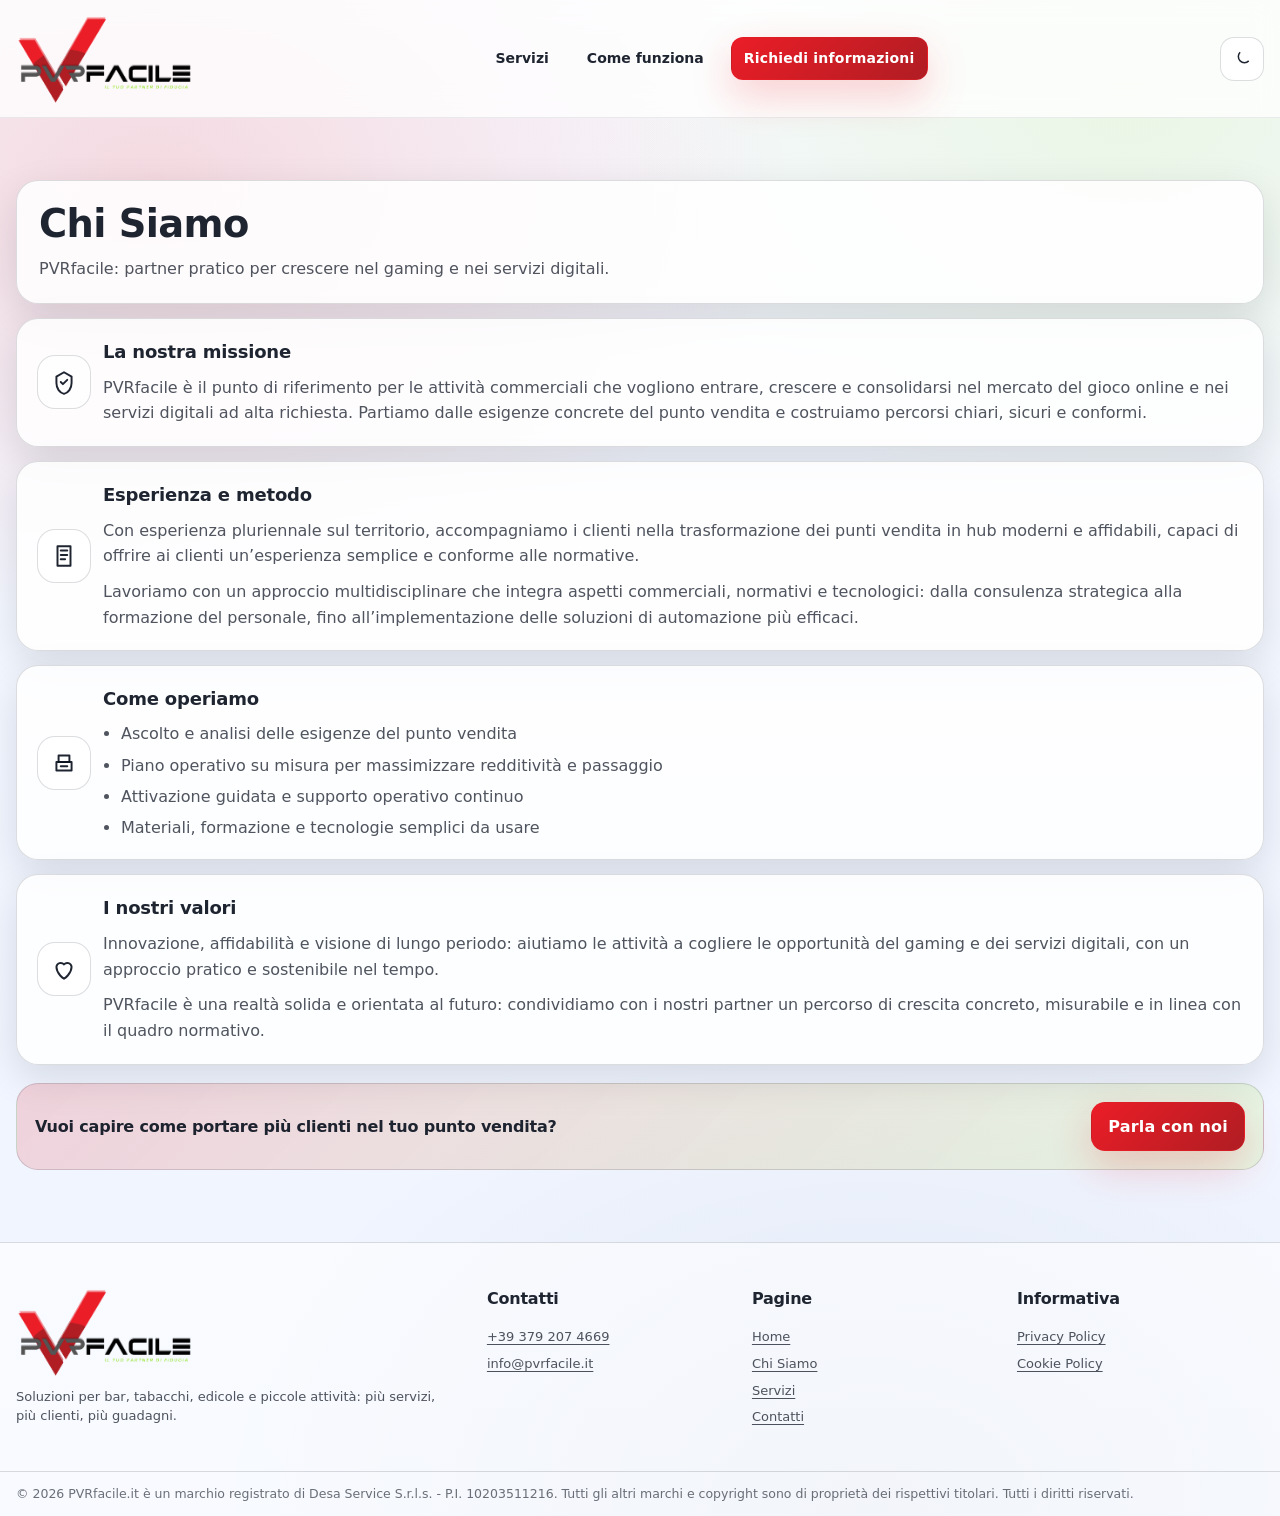
==== commit bda00ac5: "Prodotti: foto a destra, check verdi e hover; Partner ufficiali centrati e slider statico; Hero slid" ====
--- a/chi-siamo.html
+++ b/chi-siamo.html
@@ -25,7 +25,6 @@
         </a>
         <nav class="nav" aria-label="Navigazione">
           <a class="nav__link" href="./servizi.html">Servizi</a>
-          <a class="nav__link" href="./index.html#prodotti">Prodotti</a>
           <a class="nav__link" href="./index.html#come-funziona">Come funziona</a>
           <a class="btn btn--sm btn--primary" href="./index.html#contatti">Richiedi informazioni</a>
         </nav>
--- a/styles.css
+++ b/styles.css
@@ -1039,6 +1039,12 @@
   max-width: 780px;
 }
 
+.section__head--center {
+  margin-left: auto;
+  margin-right: auto;
+  text-align: center;
+}
+
 .section__title {
   margin: 0;
   font-size: clamp(26px, 2.4vw, 38px);
@@ -1050,6 +1056,48 @@
   margin: 10px 0 0 0;
   color: var(--muted);
   font-size: 16px;
+}
+
+.logo-slider {
+  margin-top: 22px;
+  overflow: visible;
+  mask-image: none;
+  display: flex;
+  justify-content: center;
+}
+
+.logo-slider__track {
+  display: flex;
+  align-items: center;
+  gap: 90px;
+  padding: 8px 0;
+  width: 100%;
+  justify-content: center;
+}
+
+.logo-slider__logo {
+  width: 240px;
+  height: 80px;
+  object-fit: contain;
+  display: block;
+  flex: 0 0 auto;
+}
+
+@media (max-width: 760px) {
+  .logo-slider__logo {
+    width: min(240px, 70vw);
+    height: 74px;
+  }
+}
+
+@media (prefers-reduced-motion: reduce) {
+  .logo-slider {
+    overflow-x: auto;
+    mask-image: none;
+  }
+  .logo-slider__track {
+    width: max-content;
+  }
 }
 
 .section--carousel {
@@ -1308,7 +1356,7 @@
 }
 
 .legal__container {
-  max-width: 900px;
+  max-width: var(--container);
 }
 
 .legal__head {
@@ -1525,6 +1573,16 @@
   color: rgba(158, 255, 31, 0.95);
 }
 
+.partner__mark--blue {
+  background: rgba(0, 27, 61, 0.08);
+  color: rgba(0, 27, 61, 0.92);
+}
+
+:root[data-theme="dark"] .partner__mark--blue {
+  background: rgba(255, 255, 255, 0.06);
+  color: rgba(255, 255, 255, 0.92);
+}
+
 .partner__title {
   margin: 0;
   font-size: 20px;
@@ -1543,6 +1601,125 @@
   color: var(--muted);
   display: grid;
   gap: 8px;
+}
+
+.product__row {
+  display: grid;
+  grid-template-columns: 1fr 190px;
+  gap: 14px;
+  align-items: center;
+}
+
+.product__copy {
+  min-width: 0;
+  align-self: center;
+}
+
+.product__media {
+  width: 100%;
+  height: 140px;
+  border-radius: 18px;
+  border: 1px solid var(--line);
+  background: var(--surface);
+  overflow: hidden;
+  align-self: center;
+}
+
+.product__media--tall {
+  height: 210px;
+}
+
+.product__img {
+  width: 100%;
+  height: 100%;
+  object-fit: cover;
+  object-position: center;
+  display: block;
+}
+
+.product__img--contain {
+  object-fit: contain;
+  background: var(--surface);
+}
+
+.product__checks {
+  display: grid;
+  gap: 10px;
+  padding: 0;
+  margin: 14px 0 0 0;
+  list-style: none;
+  color: var(--muted);
+}
+
+.product__checks li {
+  position: relative;
+  padding-left: 28px;
+}
+
+.product__checks li::before {
+  content: "";
+  position: absolute;
+  left: 0;
+  top: 3px;
+  width: 18px;
+  height: 18px;
+  border-radius: 6px;
+  background: rgba(158, 255, 31, 0.14);
+  border: 1px solid rgba(158, 255, 31, 0.22);
+}
+
+.product__checks li::after {
+  content: "";
+  position: absolute;
+  left: 6px;
+  top: 8px;
+  width: 8px;
+  height: 4px;
+  border-left: 2px solid rgba(158, 255, 31, 0.95);
+  border-bottom: 2px solid rgba(158, 255, 31, 0.95);
+  transform: rotate(-45deg);
+}
+
+#prodotti .partner {
+  padding: 30px;
+  transition: transform 180ms ease, box-shadow 180ms ease, border-color 180ms ease;
+}
+
+#prodotti .partner:hover {
+  transform: translateY(-4px);
+  border-color: rgba(158, 255, 31, 0.22);
+  box-shadow: 0 18px 40px rgba(0, 0, 0, 0.12);
+}
+
+#prodotti .product__media {
+  height: 210px;
+}
+
+#prodotti .product__img {
+  transition: transform 220ms ease;
+}
+
+#prodotti .partner:hover .product__img {
+  transform: scale(1.04);
+}
+
+#prodotti .product__media--tall {
+  height: 315px;
+}
+
+@media (prefers-reduced-motion: reduce) {
+  #prodotti .partner {
+    transition: none;
+  }
+  #prodotti .product__img {
+    transition: none;
+  }
+  #prodotti .partner:hover {
+    transform: none;
+  }
+  #prodotti .partner:hover .product__img {
+    transform: none;
+  }
 }
 
 .partner__cta {
@@ -2039,6 +2216,15 @@
   .grid-2 {
     grid-template-columns: 1fr;
   }
+  .product__media {
+    height: 220px;
+  }
+  .product__media--tall {
+    height: 330px;
+  }
+  .product__row {
+    grid-template-columns: 1fr;
+  }
   .contact {
     grid-template-columns: 1fr;
   }
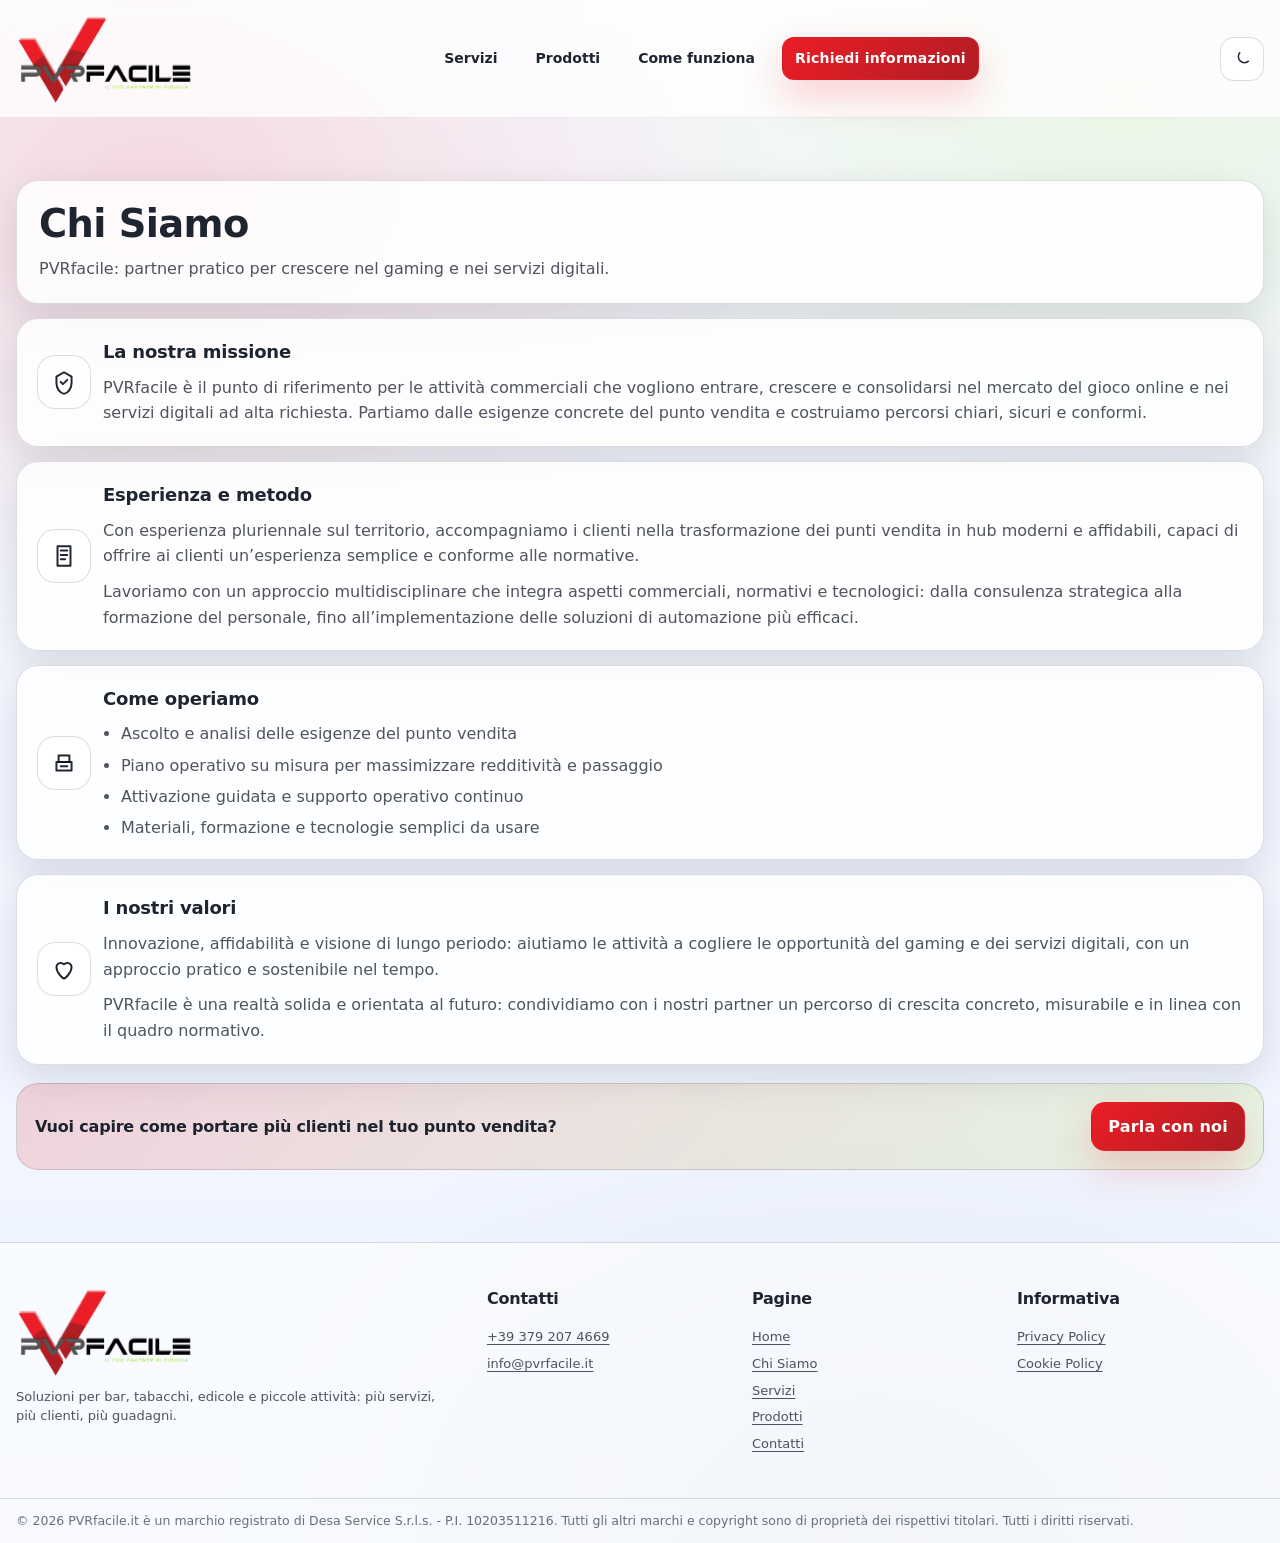
==== commit 72334082: "Menu e footer: link Prodotti; Prodotti: griglia 2 colonne + nuovo AWP/VLT; Partner ufficiali: vne/ap" ====
--- a/chi-siamo.html
+++ b/chi-siamo.html
@@ -25,6 +25,7 @@
         </a>
         <nav class="nav" aria-label="Navigazione">
           <a class="nav__link" href="./servizi.html">Servizi</a>
+          <a class="nav__link" href="./index.html#prodotti">Prodotti</a>
           <a class="nav__link" href="./index.html#come-funziona">Come funziona</a>
           <a class="btn btn--sm btn--primary" href="./index.html#contatti">Richiedi informazioni</a>
         </nav>
@@ -180,6 +181,7 @@
           <a class="footer__link" href="./index.html">Home</a>
           <a class="footer__link" href="./chi-siamo.html">Chi Siamo</a>
           <a class="footer__link" href="./servizi.html">Servizi</a>
+          <a class="footer__link" href="./index.html#prodotti">Prodotti</a>
           <a class="footer__link" href="./index.html#contatti">Contatti</a>
         </div>
         <div class="footer__col" id="privacy">
--- a/styles.css
+++ b/styles.css
@@ -365,8 +365,36 @@
 .news__text {
   font-size: 15px;
   font-weight: 900;
-}
-
+  background: linear-gradient(90deg, rgba(235, 29, 39, 0.95), rgba(158, 255, 31, 0.95), rgba(0, 27, 61, 0.9));
+  background-size: 220% 100%;
+  -webkit-background-clip: text;
+  background-clip: text;
+  color: transparent;
+  animation: news-gradient 4.8s ease-in-out infinite;
+}
+
+.news__text:hover {
+  animation-duration: 2.8s;
+}
+
+@keyframes news-gradient {
+  0% {
+    background-position: 0% 50%;
+  }
+  50% {
+    background-position: 100% 50%;
+  }
+  100% {
+    background-position: 0% 50%;
+  }
+}
+
+@media (prefers-reduced-motion: reduce) {
+  .news__text {
+    animation: none;
+    background-size: 100% 100%;
+  }
+}
 .news + .hero {
   padding-top: 0;
 }
@@ -860,6 +888,7 @@
   overflow: hidden;
   border: 1px solid var(--line);
   background: var(--card);
+  aspect-ratio: 16 / 10;
 }
 
 .mockup__controls {
@@ -872,10 +901,8 @@
 .mockup__img {
   display: block;
   width: 100%;
-  height: auto;
-  aspect-ratio: 16/15;
-  object-fit: contain;
-  background: rgba(255, 255, 255, 0.6);
+  height: 100%;
+  object-fit: cover;
   transition: opacity 220ms ease;
 }
 
@@ -1084,9 +1111,54 @@
 }
 
 @media (max-width: 760px) {
+  .logo-slider {
+    overflow-x: auto;
+    -webkit-overflow-scrolling: touch;
+    justify-content: flex-start;
+    -ms-overflow-style: none;
+    scrollbar-width: none;
+    scroll-snap-type: x mandatory;
+    scroll-padding: 6px;
+  }
+  .logo-slider::-webkit-scrollbar { display: none; }
+  .logo-slider__track {
+    flex-wrap: nowrap;
+    gap: 36px;
+    width: max-content;
+    padding: 8px 6px;
+  }
   .logo-slider__logo {
-    width: min(240px, 70vw);
-    height: 74px;
+    width: clamp(180px, 72vw, 260px);
+    height: auto;
+    scroll-snap-align: center;
+    scroll-snap-stop: always;
+    flex: 0 0 auto;
+  }
+}
+
+@media (max-width: 1024px) {
+  .logo-slider {
+    overflow-x: auto;
+    -webkit-overflow-scrolling: touch;
+    justify-content: flex-start;
+    -ms-overflow-style: none;
+    scrollbar-width: none;
+    scroll-snap-type: x mandatory;
+    scroll-padding: 6px;
+  }
+  .logo-slider::-webkit-scrollbar { display: none; }
+  .logo-slider__track {
+    flex-wrap: nowrap;
+    gap: 38px;
+    width: max-content;
+    padding: 8px 6px;
+  }
+  .logo-slider__logo {
+    width: clamp(200px, 48vw, 300px);
+    height: auto;
+    scroll-snap-align: center;
+    scroll-snap-stop: always;
+    flex: 0 0 auto;
   }
 }
 
@@ -1605,7 +1677,7 @@
 
 .product__row {
   display: grid;
-  grid-template-columns: 1fr 190px;
+  grid-template-columns: 1fr 260px;
   gap: 14px;
   align-items: center;
 }
@@ -1617,16 +1689,16 @@
 
 .product__media {
   width: 100%;
-  height: 140px;
   border-radius: 18px;
   border: 1px solid var(--line);
   background: var(--surface);
   overflow: hidden;
   align-self: center;
+  aspect-ratio: 4 / 3;
 }
 
 .product__media--tall {
-  height: 210px;
+  aspect-ratio: 4 / 3;
 }
 
 .product__img {
@@ -1635,11 +1707,6 @@
   object-fit: cover;
   object-position: center;
   display: block;
-}
-
-.product__img--contain {
-  object-fit: contain;
-  background: var(--surface);
 }
 
 .product__checks {
@@ -1692,7 +1759,7 @@
 }
 
 #prodotti .product__media {
-  height: 210px;
+  aspect-ratio: 4 / 3;
 }
 
 #prodotti .product__img {
@@ -1704,7 +1771,7 @@
 }
 
 #prodotti .product__media--tall {
-  height: 315px;
+  aspect-ratio: 4 / 3;
 }
 
 @media (prefers-reduced-motion: reduce) {
@@ -2217,10 +2284,10 @@
     grid-template-columns: 1fr;
   }
   .product__media {
-    height: 220px;
+    aspect-ratio: 4 / 3;
   }
   .product__media--tall {
-    height: 330px;
+    aspect-ratio: 4 / 3;
   }
   .product__row {
     grid-template-columns: 1fr;
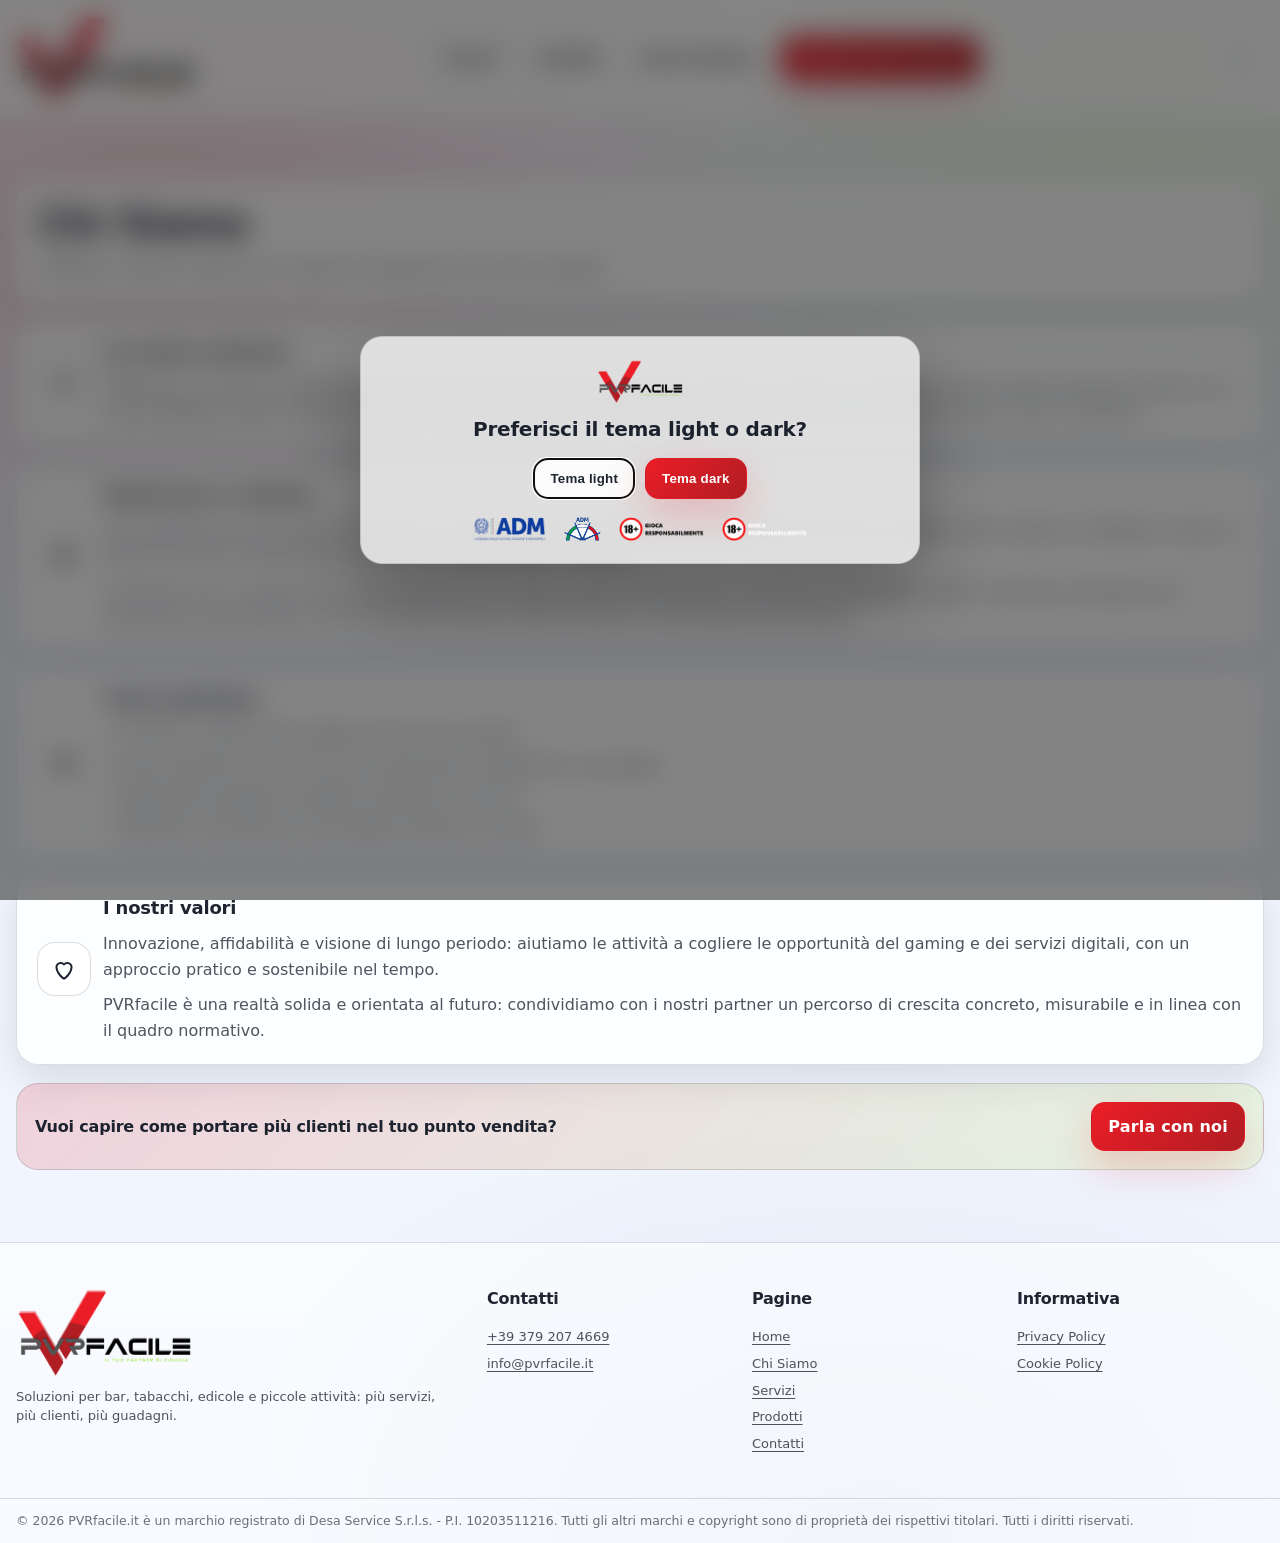
==== commit bc7e1c29: "Cookie banner: rimosso link Privacy Policy; popup tema (modal blur) e integrazioni; fix UI vari" ====
--- a/chi-siamo.html
+++ b/chi-siamo.html
@@ -12,6 +12,43 @@
   </head>
   <body>
     <a class="skip-link" href="#contenuto">Vai al contenuto</a>
+    <div class="theme-modal" data-theme-modal role="dialog" aria-modal="true" aria-label="Seleziona tema" hidden>
+      <div class="theme-modal__card">
+        <img
+          class="theme-modal__brand"
+          src="./imgs/logos/pvrfacile-horizontal-red-dark-theme-logo.png"
+          alt="PVRFACILE"
+          width="176"
+          height="44"
+          loading="eager"
+          decoding="async"
+        />
+        <h2 class="theme-modal__title">Preferisci il tema light o dark?</h2>
+        <div class="theme-modal__actions" aria-label="Scelta tema">
+          <button class="btn btn--ghost" type="button" data-theme-choice="light">Tema light</button>
+          <button class="btn btn--primary" type="button" data-theme-choice="dark">Tema dark</button>
+        </div>
+        <div class="theme-modal__logos" aria-label="Loghi istituzionali">
+          <img class="pill__logo pill__logo--mono" src="./imgs/institutional/adm-logo.png" alt="ADM" loading="lazy" decoding="async" />
+          <img class="pill__logo pill__logo--mono" src="./imgs/institutional/adm-timone-logo.png" alt="ADM - Timone" loading="lazy" decoding="async" />
+          <img
+            class="pill__logo pill__logo--gioca pill__logo--light"
+            src="./imgs/institutional/gioca-responsabilmente-black-logo.png"
+            alt="Gioca responsabilmente"
+            loading="lazy"
+            decoding="async"
+          />
+          <img
+            class="pill__logo pill__logo--gioca pill__logo--dark"
+            src="./imgs/institutional/gioca-responsabilmente-white-logo.png"
+            alt=""
+            aria-hidden="true"
+            loading="lazy"
+            decoding="async"
+          />
+        </div>
+      </div>
+    </div>
     <header class="header">
       <div class="container header__inner">
         <a class="brand" href="./index.html" aria-label="Vai alla home">
@@ -212,29 +249,60 @@
           img.src = logoSrc;
         });
       };
-      const applyTheme = (theme) => {
+      const applyTheme = (theme, persist = true) => {
         document.documentElement.setAttribute("data-theme", theme);
-        try {
-          localStorage.setItem("theme", theme);
-        } catch {}
+        if (persist) {
+          try {
+            localStorage.setItem("theme", theme);
+          } catch {}
+        }
         themeMeta?.setAttribute("content", theme === "dark" ? "#001B3D" : "#FFFFFF");
         setLogoForTheme(theme);
       };
-      const getInitialTheme = () => {
+      const getSavedTheme = () => {
         try {
           const saved = localStorage.getItem("theme");
-          if (saved === "dark" || saved === "light") return saved;
-        } catch {}
+          return saved === "dark" || saved === "light" ? saved : null;
+        } catch {
+          return null;
+        }
+      };
+      const getInitialTheme = () => {
         const prefersDark = window.matchMedia && window.matchMedia("(prefers-color-scheme: dark)").matches;
         return prefersDark ? "dark" : "light";
       };
-      applyTheme(getInitialTheme());
+      const savedTheme = getSavedTheme();
+      applyTheme(savedTheme ?? getInitialTheme(), Boolean(savedTheme));
       if (themeToggle) {
         themeToggle.addEventListener("click", () => {
           const current = document.documentElement.getAttribute("data-theme") === "dark" ? "dark" : "light";
           applyTheme(current === "dark" ? "light" : "dark");
         });
       }
+
+      const initThemeModal = () => {
+        if (savedTheme === "dark" || savedTheme === "light") return;
+        const modal = document.querySelector("[data-theme-modal]");
+        if (!modal) return;
+        modal.hidden = false;
+        document.documentElement.classList.add("theme-modal-open");
+        document.body.classList.add("theme-modal-open");
+        const buttons = Array.from(modal.querySelectorAll("[data-theme-choice]"));
+        const close = () => {
+          modal.hidden = true;
+          document.documentElement.classList.remove("theme-modal-open");
+          document.body.classList.remove("theme-modal-open");
+        };
+        const choose = (theme) => {
+          applyTheme(theme);
+          close();
+        };
+        buttons.forEach((b) =>
+          b.addEventListener("click", () => choose(b.getAttribute("data-theme-choice") === "dark" ? "dark" : "light"))
+        );
+        buttons[0]?.focus();
+      };
+      initThemeModal();
     </script>
   </body>
 </html>
--- a/styles.css
+++ b/styles.css
@@ -395,6 +395,70 @@
     background-size: 100% 100%;
   }
 }
+
+html.theme-modal-open,
+body.theme-modal-open {
+  overflow: hidden;
+}
+
+.theme-modal {
+  position: fixed;
+  inset: 0;
+  z-index: 9999;
+  display: grid;
+  place-items: center;
+  padding: 18px;
+  background: rgba(0, 0, 0, 0.48);
+  backdrop-filter: blur(14px);
+  -webkit-backdrop-filter: blur(14px);
+}
+
+.theme-modal__card {
+  width: min(560px, 100%);
+  border-radius: 22px;
+  border: 1px solid var(--line);
+  background: color-mix(in srgb, var(--surface) 86%, transparent);
+  box-shadow: 0 30px 80px rgba(0, 0, 0, 0.28);
+  padding: 22px;
+  text-align: center;
+}
+
+.theme-modal__brand {
+  height: 44px;
+  width: auto;
+  display: block;
+  margin: 0 auto 12px auto;
+}
+
+.theme-modal__title {
+  margin: 0;
+  font-size: 20px;
+  letter-spacing: -0.25px;
+}
+
+.theme-modal__actions {
+  margin-top: 14px;
+  display: flex;
+  justify-content: center;
+  gap: 10px;
+  flex-wrap: wrap;
+}
+
+.theme-modal__logos {
+  margin-top: 18px;
+  display: flex;
+  flex-wrap: wrap;
+  justify-content: center;
+  gap: 18px;
+  align-items: center;
+}
+
+.theme-modal__logos img {
+  height: 24px;
+  width: auto;
+  object-fit: contain;
+  display: block;
+}
 .news + .hero {
   padding-top: 0;
 }
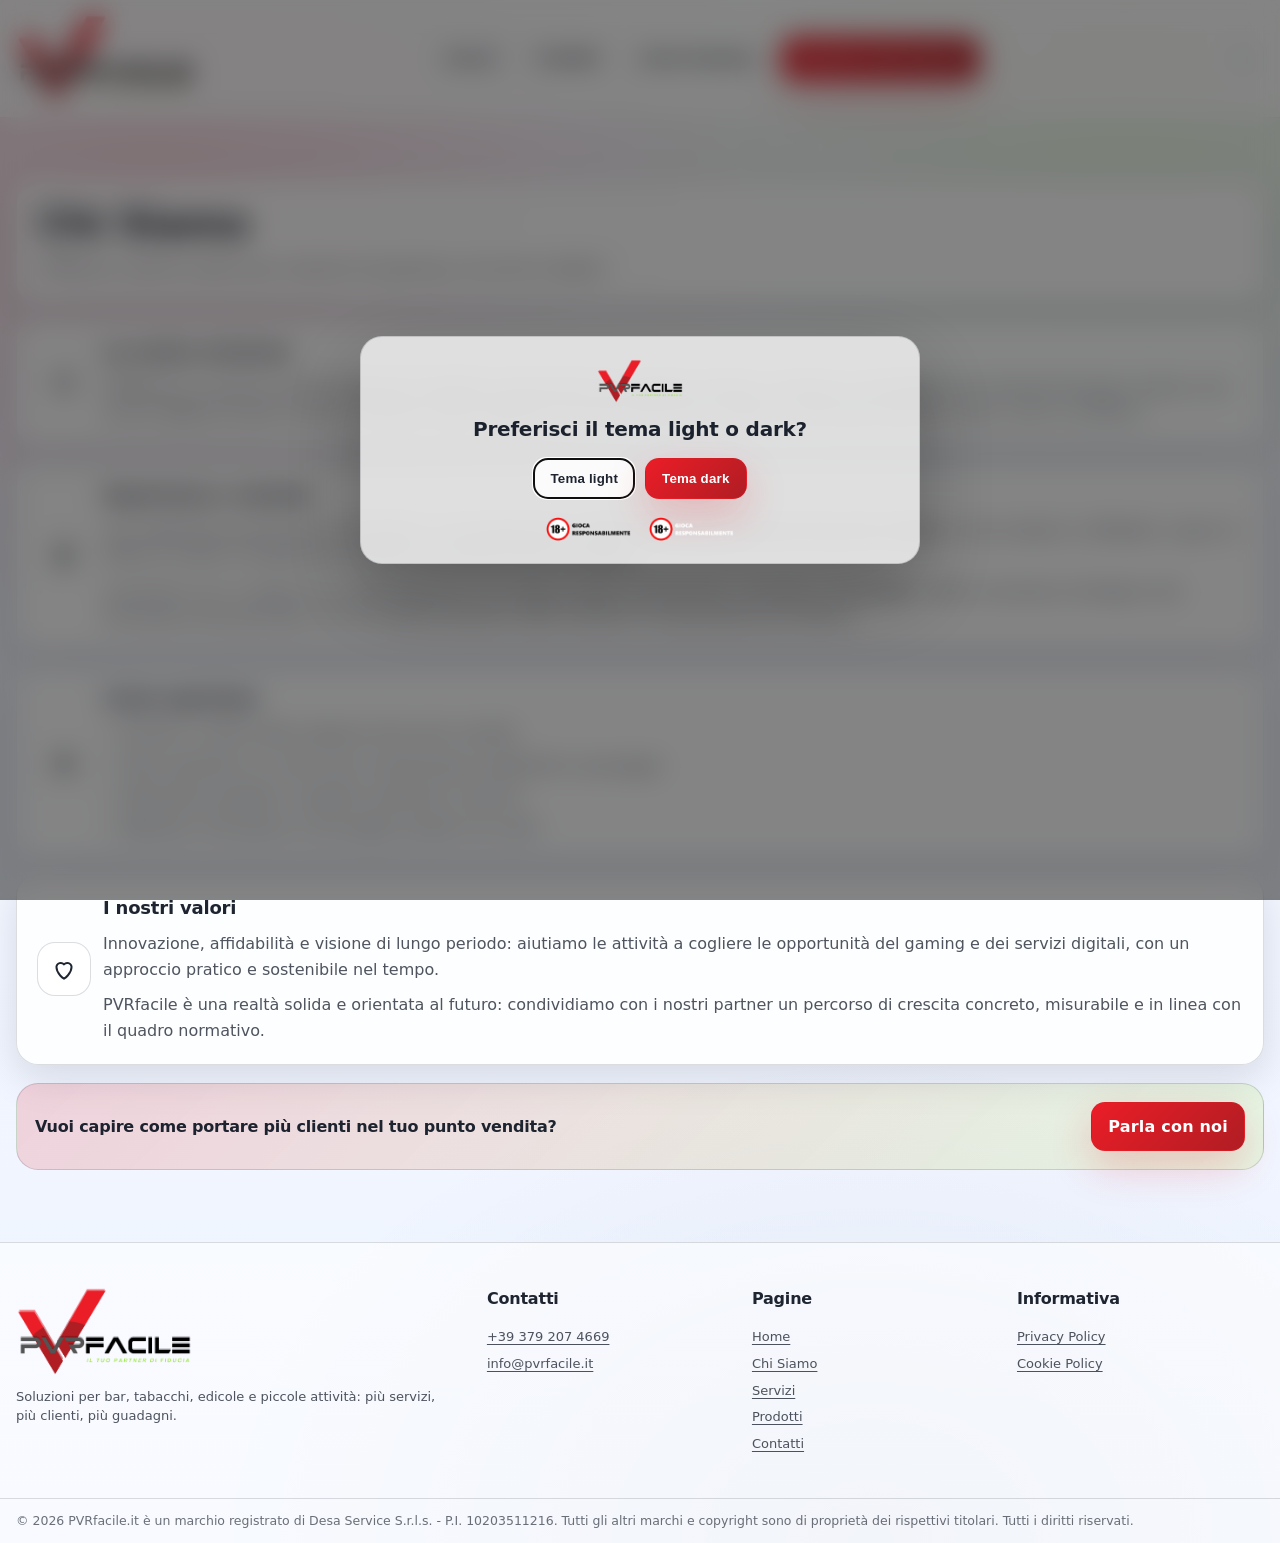
==== commit 8bf2af7b: "Nascondi loghi ADM (senza rimuoverli)" ====
--- a/chi-siamo.html
+++ b/chi-siamo.html
@@ -29,8 +29,8 @@
           <button class="btn btn--primary" type="button" data-theme-choice="dark">Tema dark</button>
         </div>
         <div class="theme-modal__logos" aria-label="Loghi istituzionali">
-          <img class="pill__logo pill__logo--mono" src="./imgs/institutional/adm-logo.png" alt="ADM" loading="lazy" decoding="async" />
-          <img class="pill__logo pill__logo--mono" src="./imgs/institutional/adm-timone-logo.png" alt="ADM - Timone" loading="lazy" decoding="async" />
+          <img class="pill__logo pill__logo--mono" src="./imgs/institutional/adm-logo.png" alt="ADM" loading="lazy" decoding="async" hidden />
+          <img class="pill__logo pill__logo--mono" src="./imgs/institutional/adm-timone-logo.png" alt="ADM - Timone" loading="lazy" decoding="async" hidden />
           <img
             class="pill__logo pill__logo--gioca pill__logo--light"
             src="./imgs/institutional/gioca-responsabilmente-black-logo.png"
--- a/styles.css
+++ b/styles.css
@@ -329,7 +329,12 @@
   position: relative;
   width: 12px;
   height: 12px;
-  border-radius: 999px;
+  min-width: 12px;
+  min-height: 12px;
+  aspect-ratio: 1 / 1;
+  border-radius: 50%;
+  flex: 0 0 12px;
+  display: inline-block;
   background: linear-gradient(135deg, var(--green-400), var(--green-500));
   box-shadow: 0 0 0 4px rgba(145, 227, 38, 0.12);
 }
@@ -349,6 +354,12 @@
   }
   100% {
     box-shadow: 0 0 0 16px rgba(145, 227, 38, 0);
+  }
+}
+
+@media (max-width: 760px) {
+  .news__dot::after {
+    animation-duration: 1.3s;
   }
 }
 
@@ -2085,6 +2096,14 @@
   gap: 8px;
 }
 
+.hp-field {
+  position: absolute;
+  left: -9999px;
+  width: 1px;
+  height: 1px;
+  overflow: hidden;
+}
+
 .field__label {
   font-size: 13px;
   color: var(--muted);
